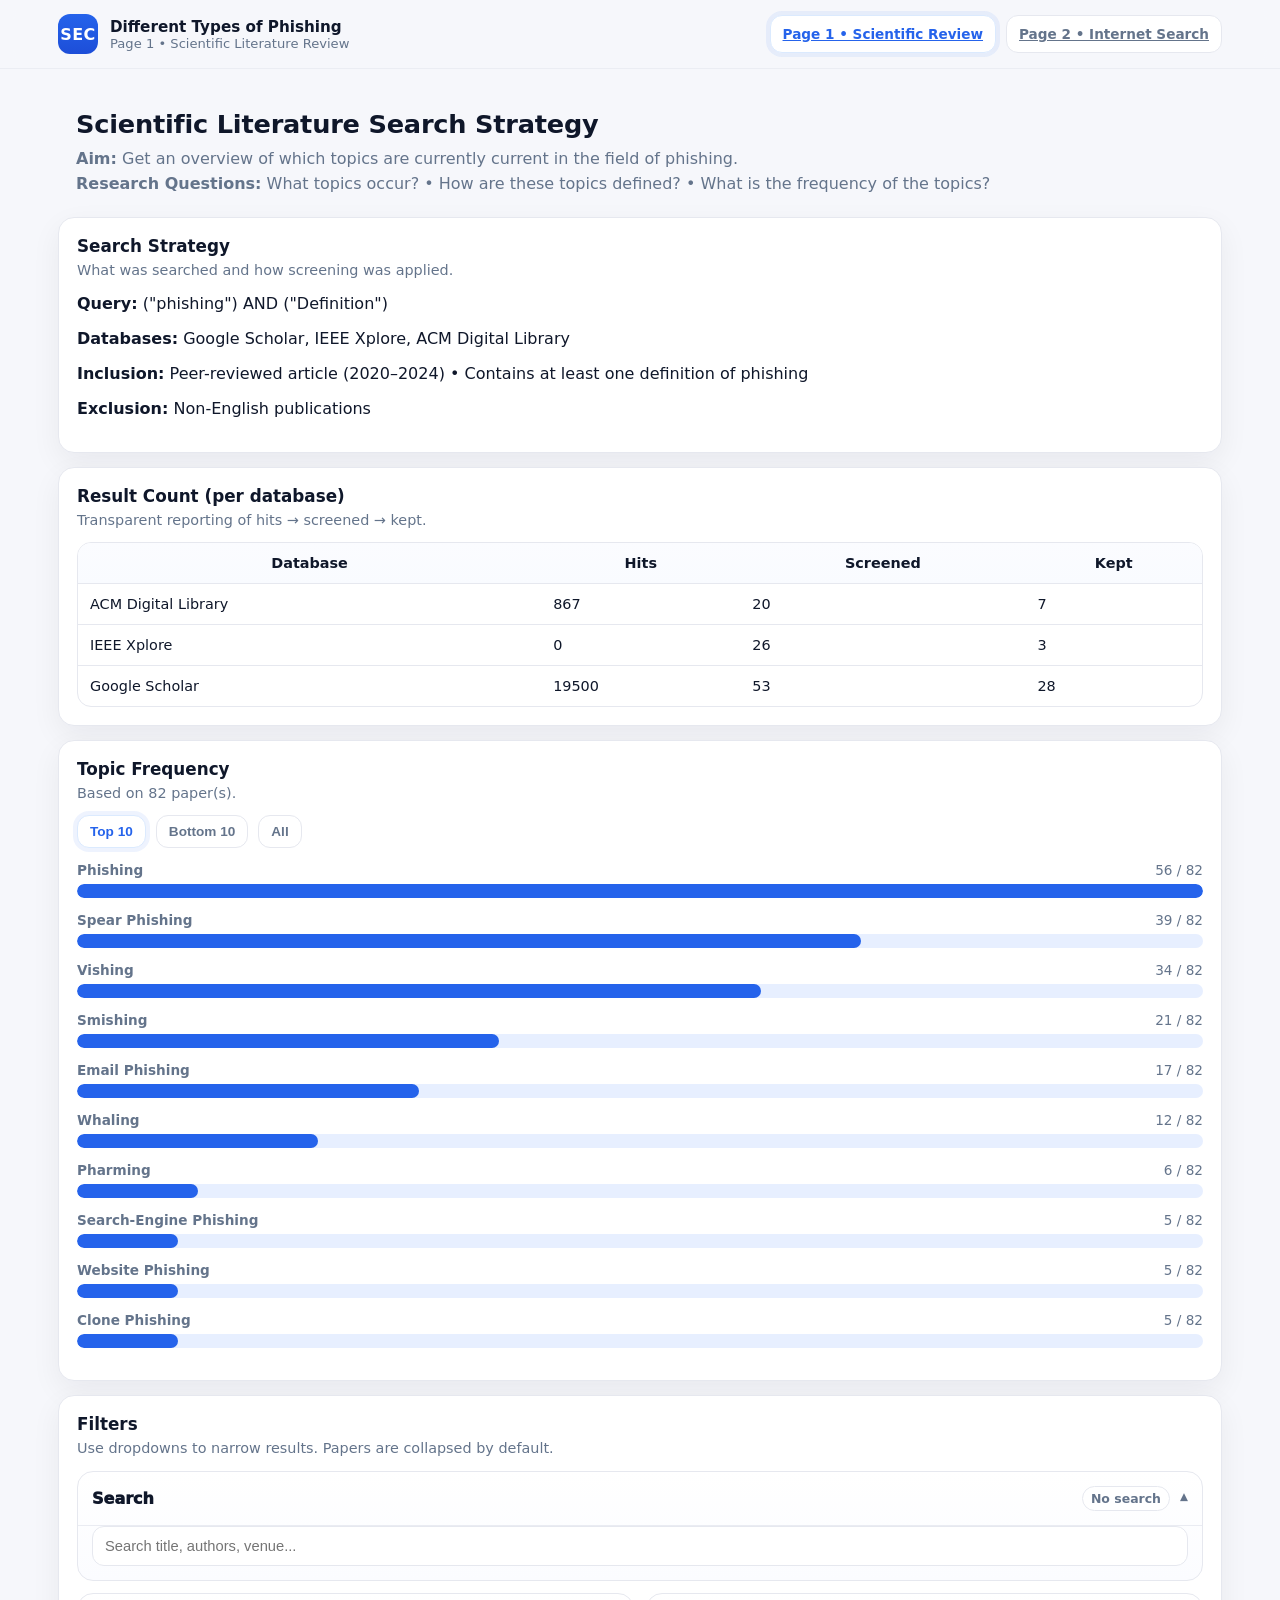
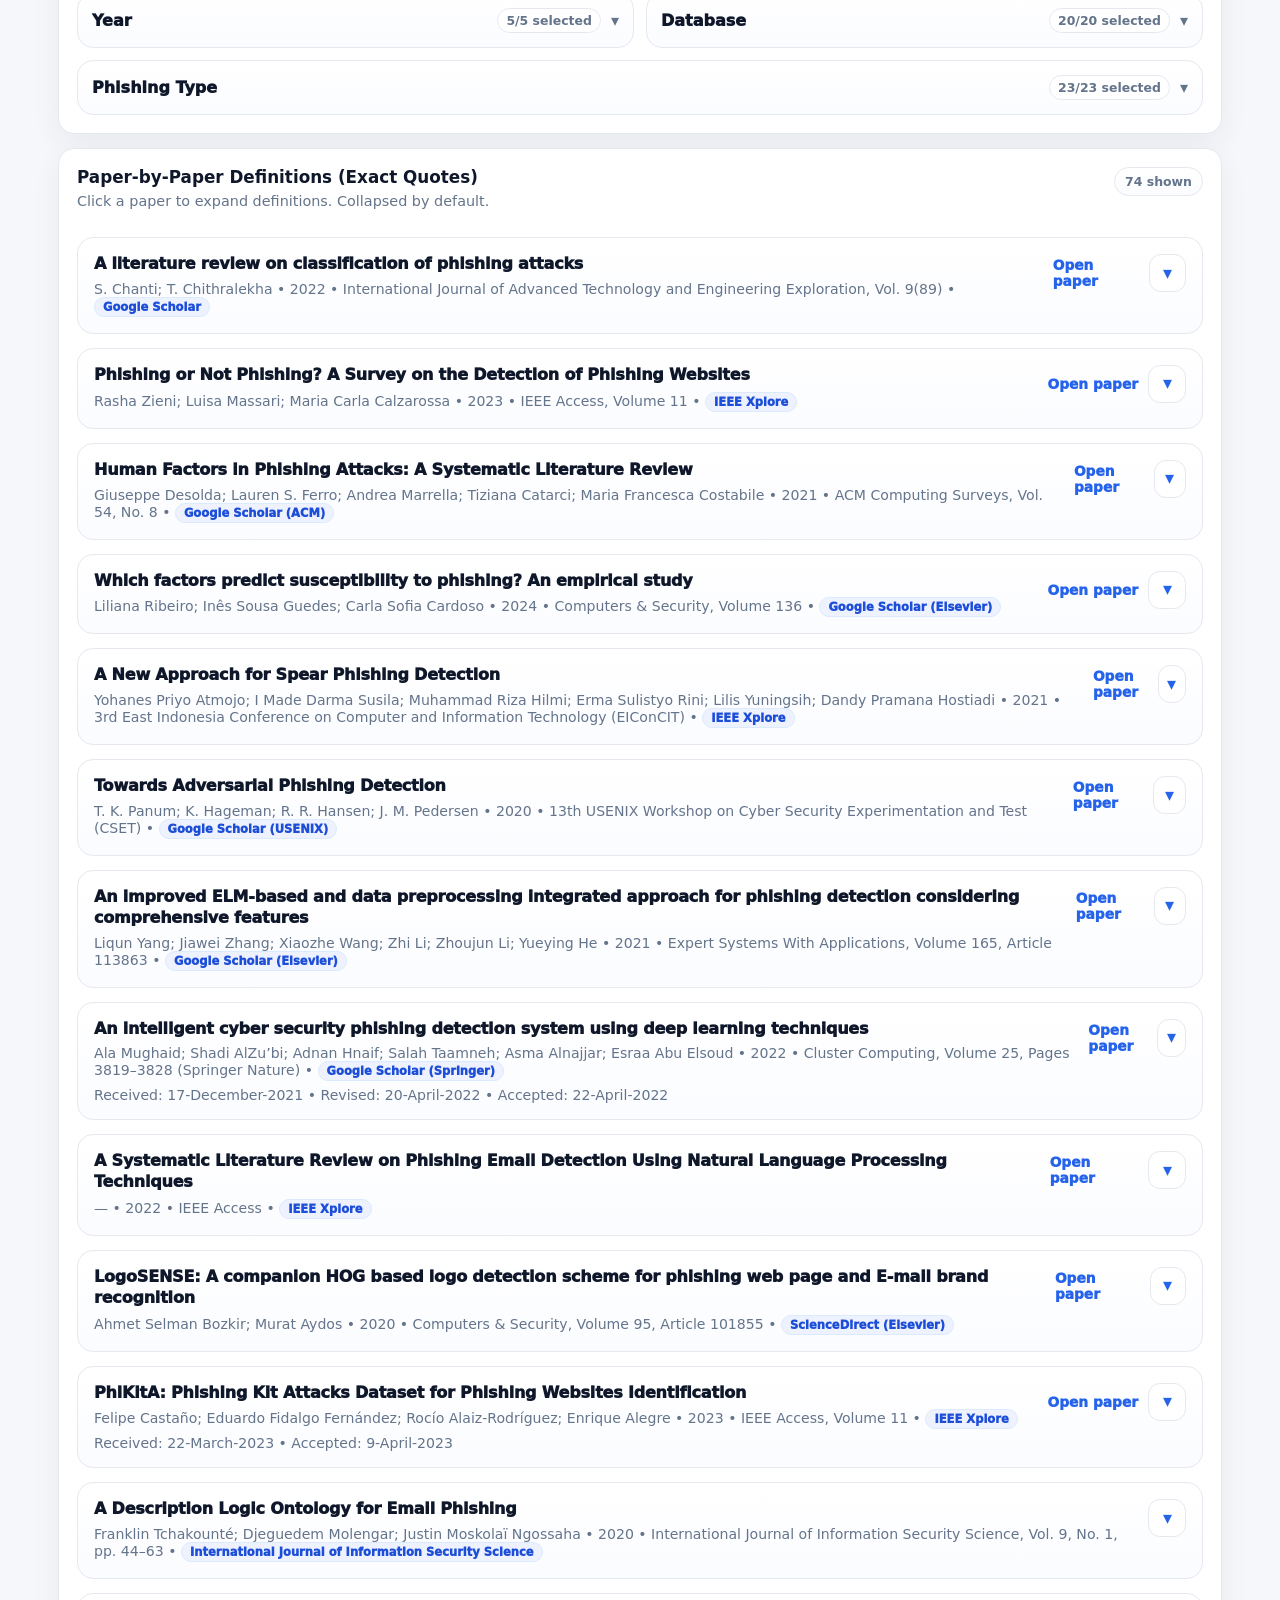
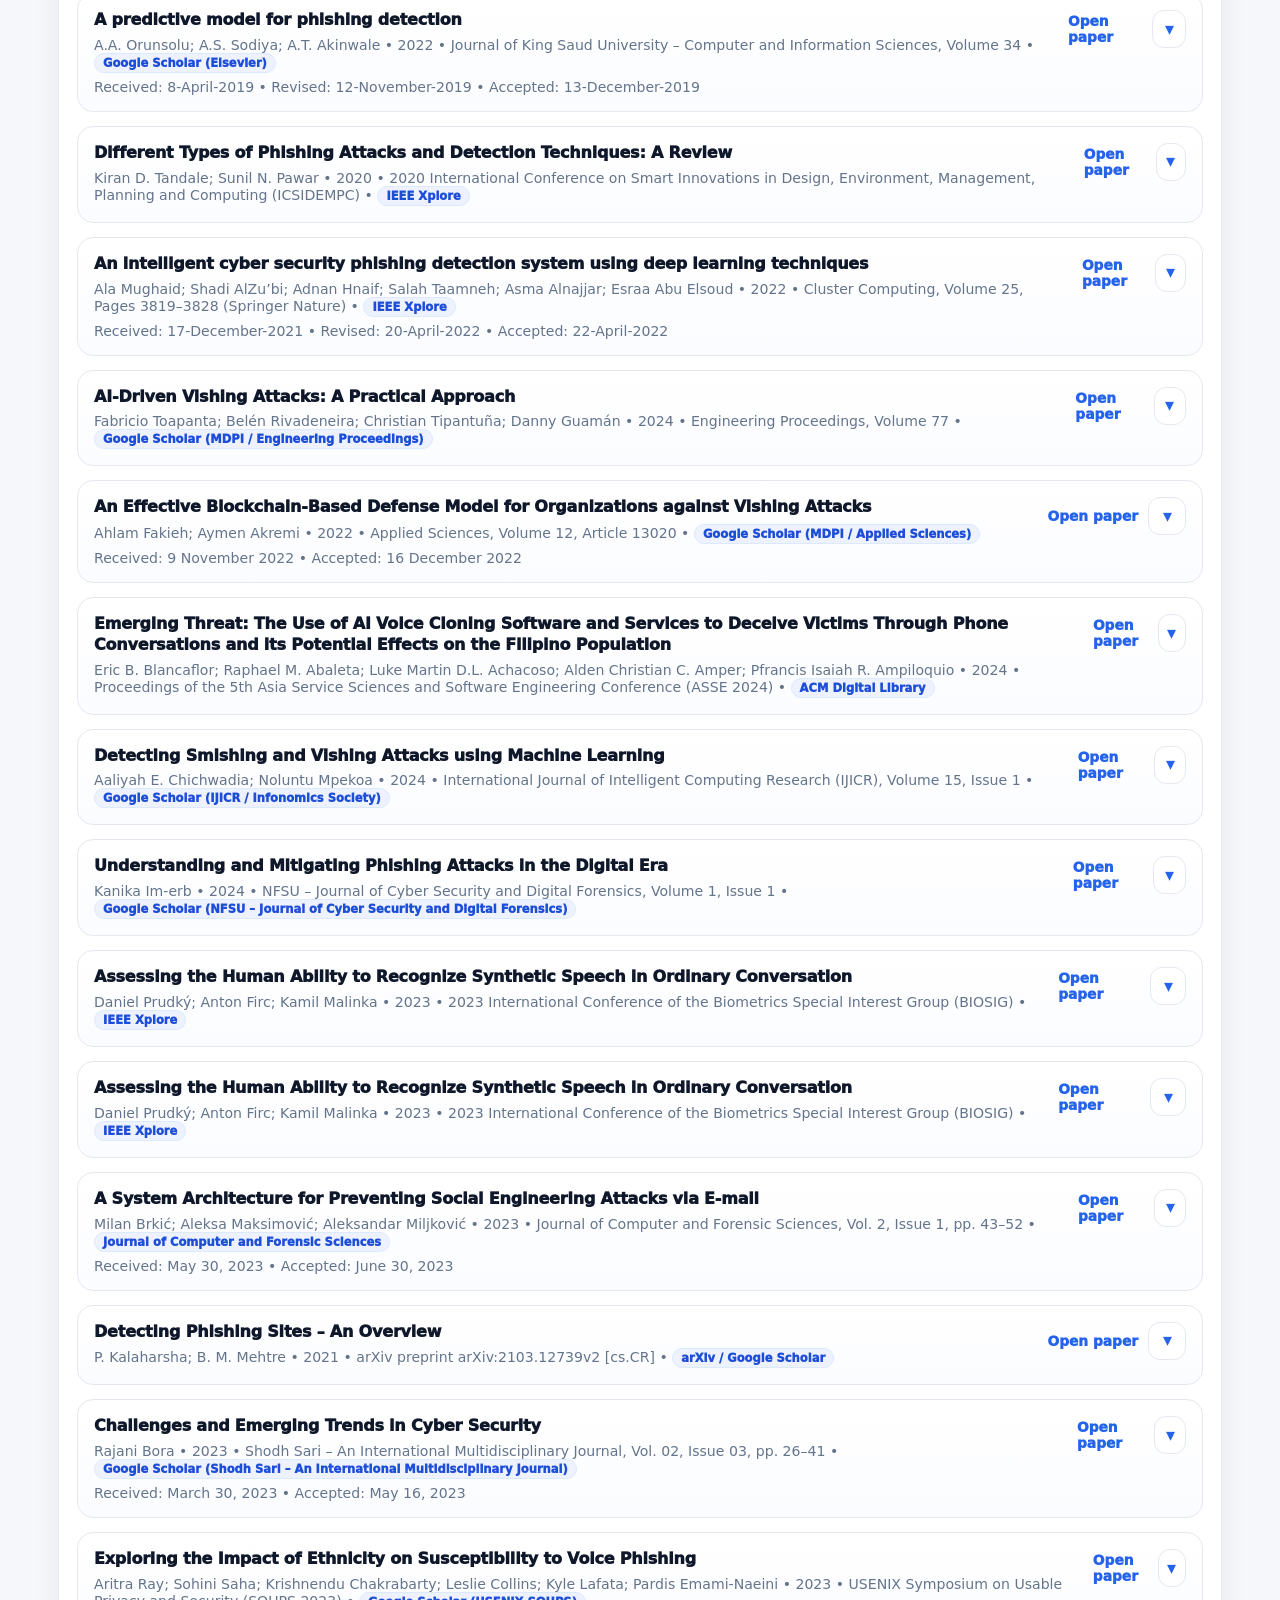
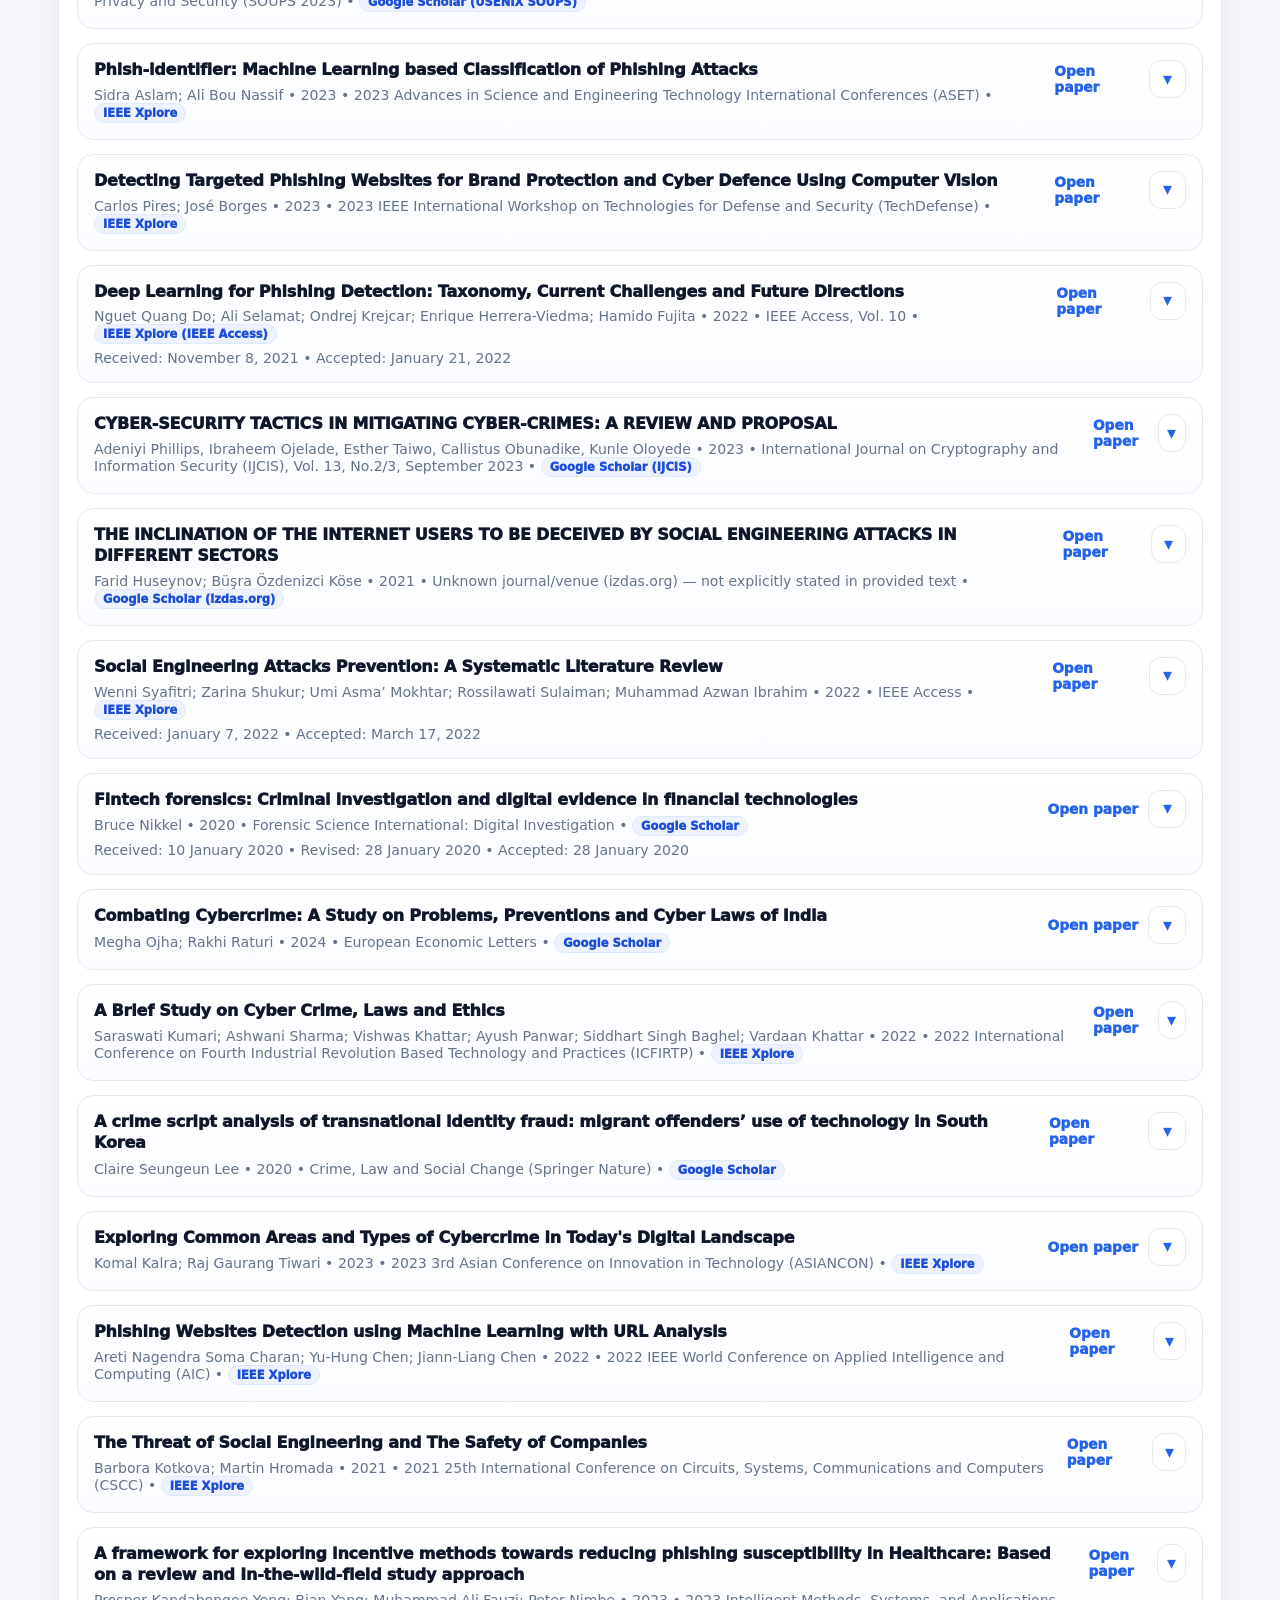
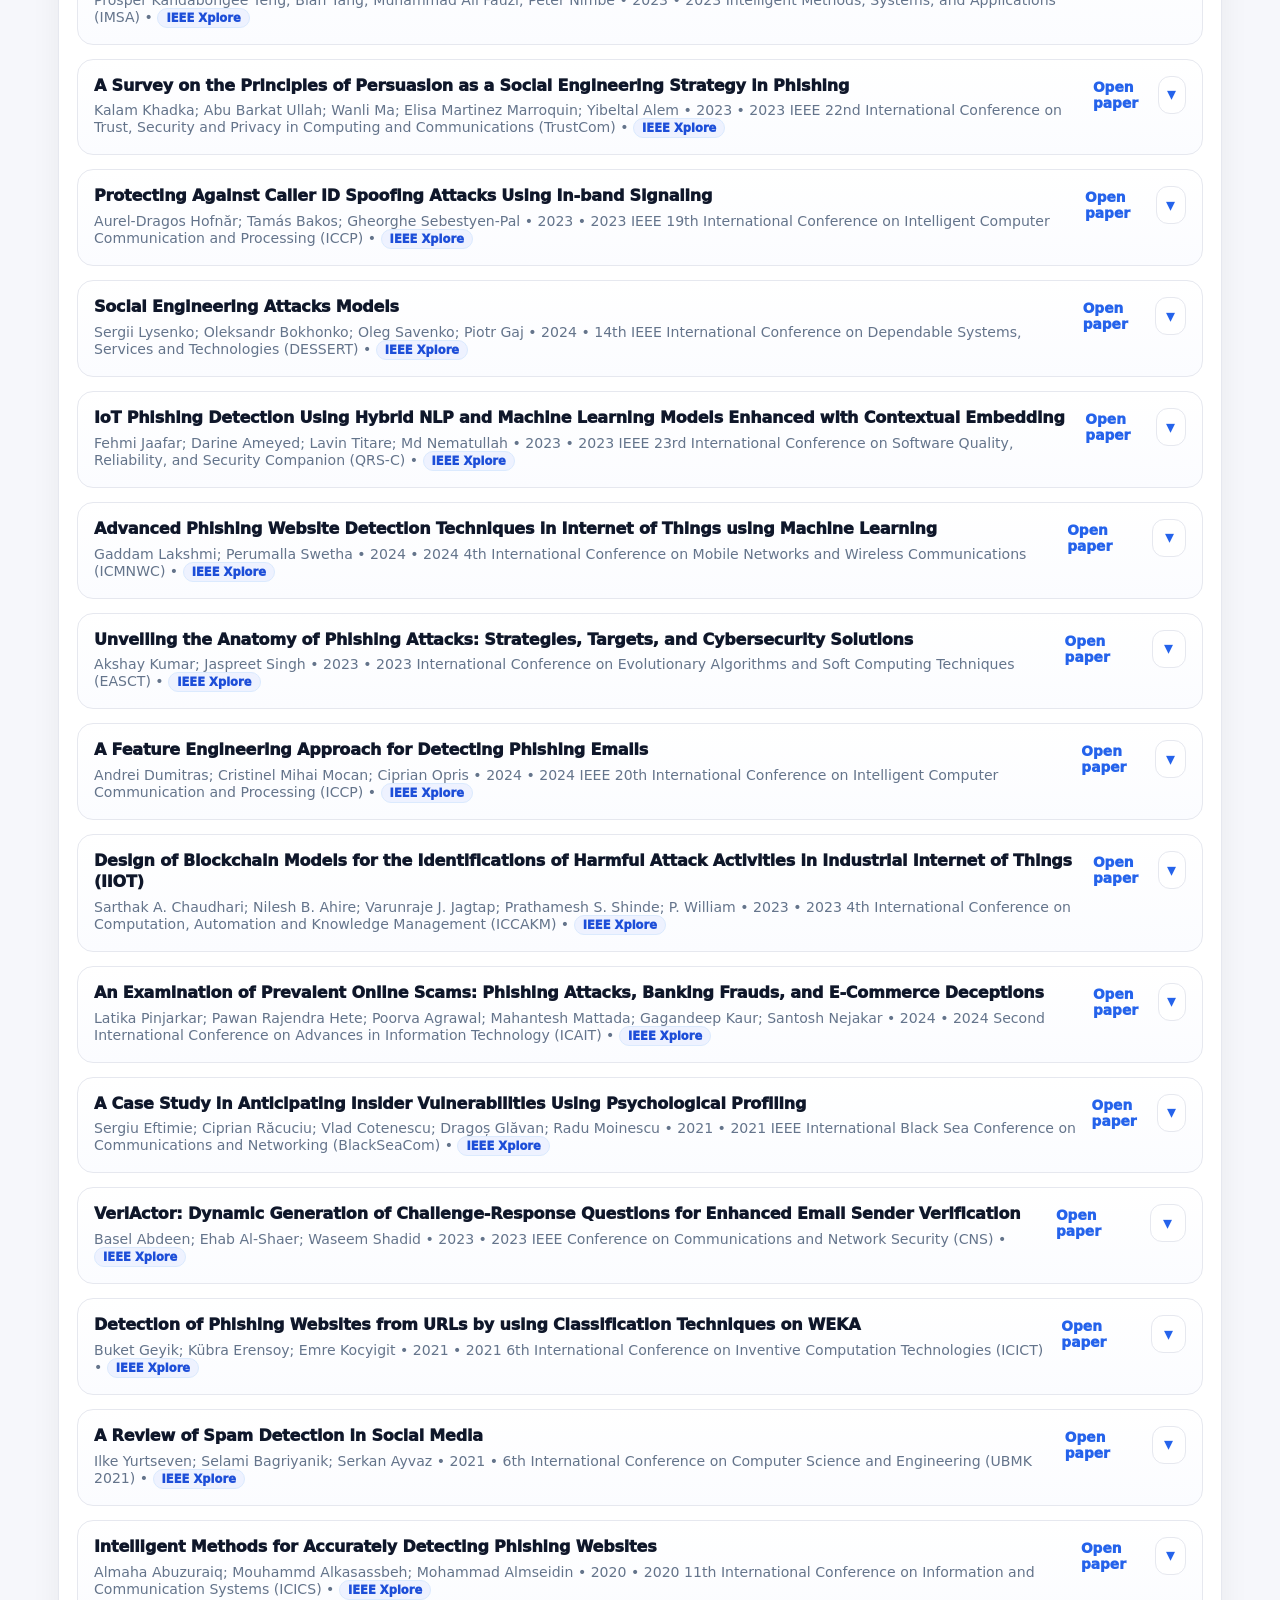
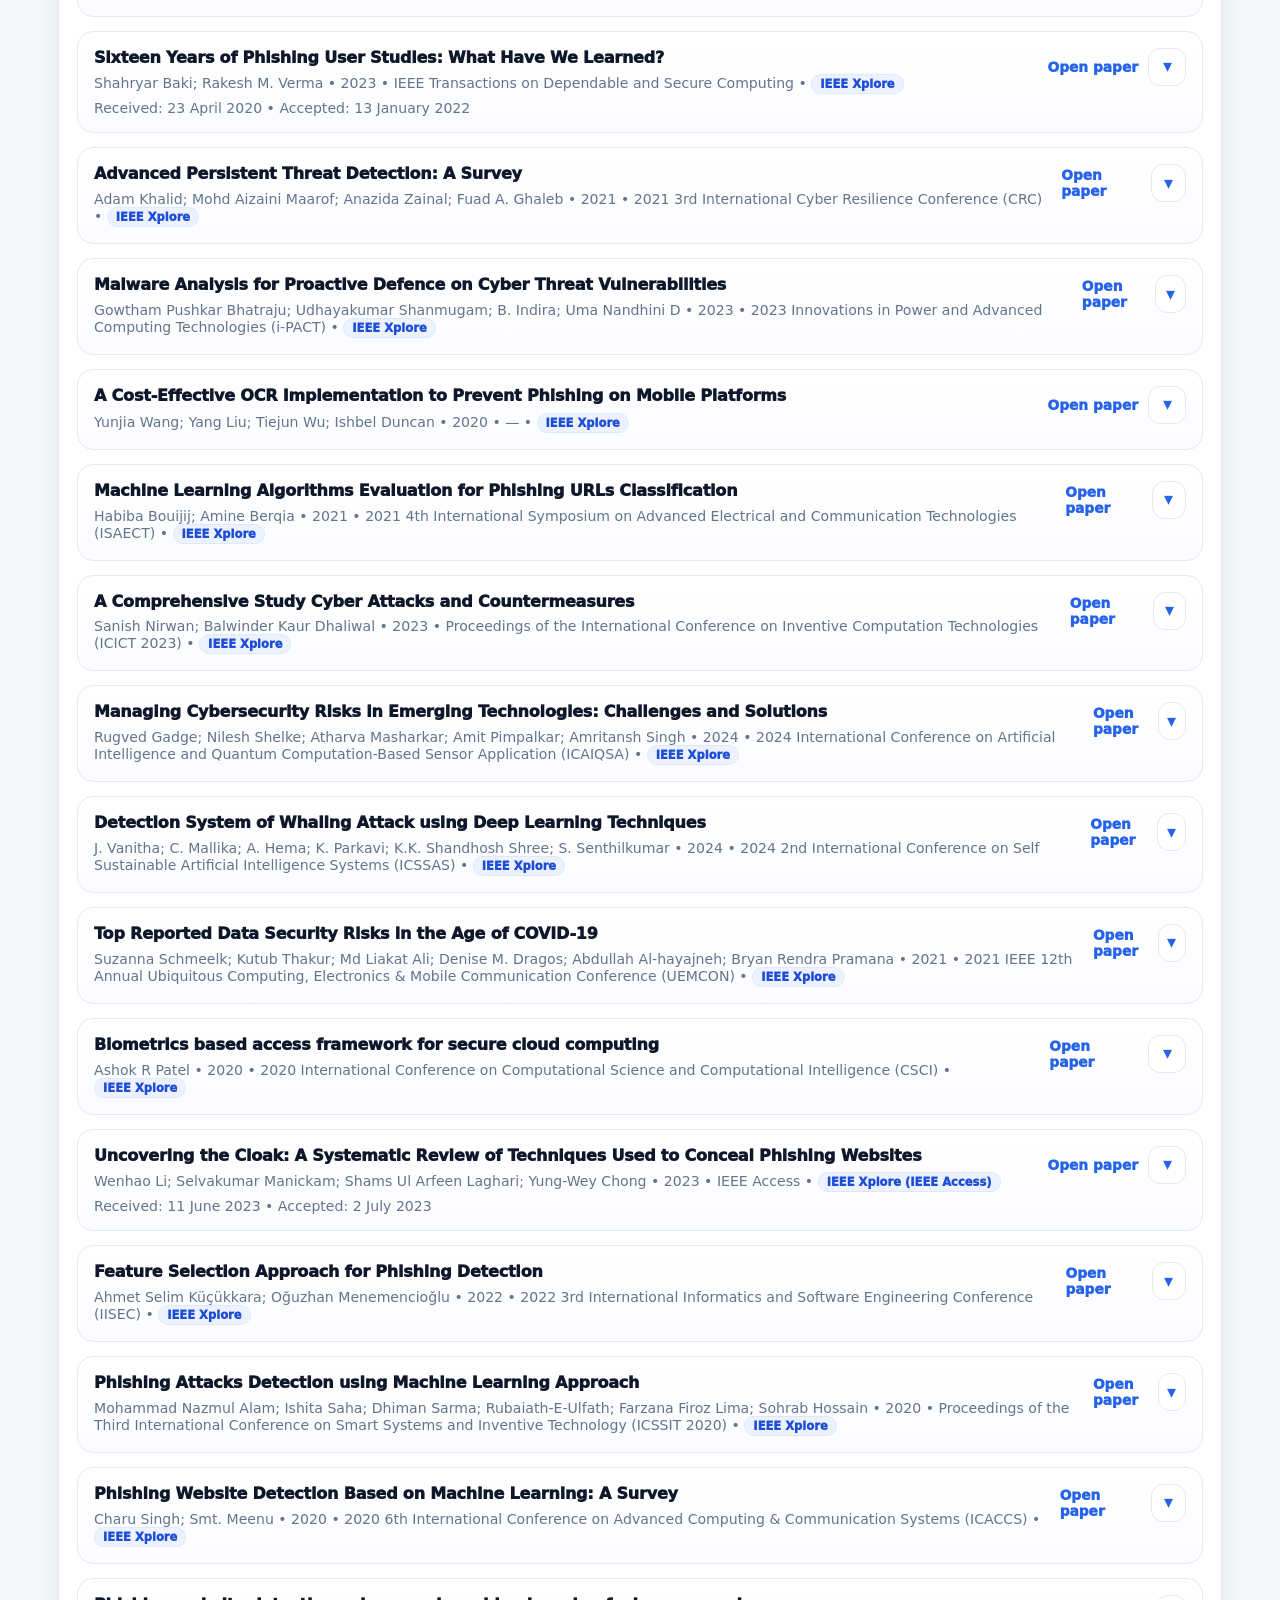
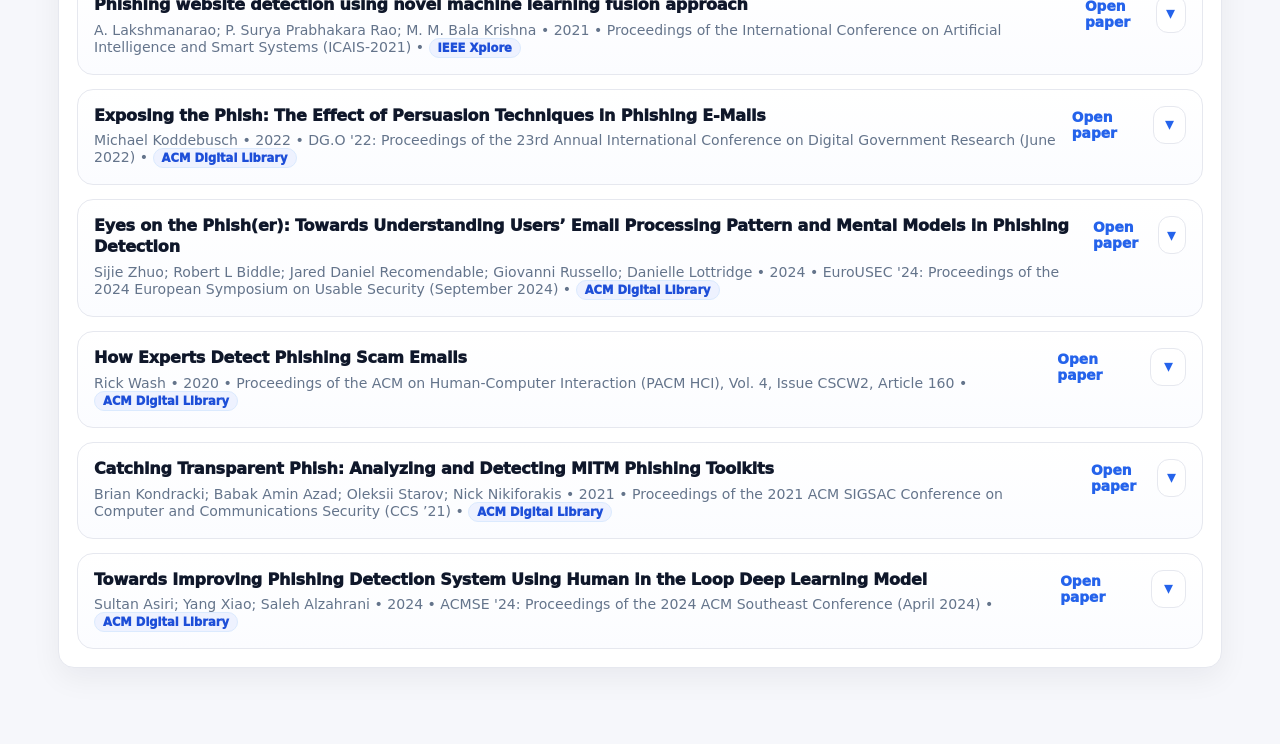
==== review.html @ ebcf5d10 "Initial commit – phishing research task" ====
<!DOCTYPE html>
<html lang="en">
<head>
  <meta charset="UTF-8" />
  <title>Different Types of Phishing – Scientific Literature Review</title>
  <meta name="viewport" content="width=device-width, initial-scale=1.0" />
  <link rel="stylesheet" href="styles.css" />
</head>

<body>
  <header class="topbar">
    <div class="topbar-inner">
      <div class="brand">
        <div class="brand-badge">SEC</div>
        <div class="brand-text">
          <div class="brand-title">Different Types of Phishing</div>
          <div class="brand-subtitle">Page 1 • Scientific Literature Review</div>
        </div>
      </div>

      <!-- ✅ Separate navigation (NO tabs) -->
      <nav class="tabs" role="navigation" aria-label="Pages">
        <a class="tab active" href="review.html" aria-current="page">Page 1 • Scientific Review</a>
        <a class="tab" href="internet.html">Page 2 • Internet Search</a>
      </nav>
    </div>
  </header>

  <main class="container">
    <section class="hero">
      <h1>Scientific Literature Search Strategy</h1>
      <p class="subtitle" id="taskSummary"></p>
    </section>

    <!-- LITERATURE ONLY -->
    <section class="panel">
      <div class="panel-head">
        <h2>Search Strategy</h2>
        <p class="muted">What was searched and how screening was applied.</p>
      </div>
      <div id="method"></div>
    </section>

    <section class="panel">
      <div class="panel-head">
        <h2>Result Count (per database)</h2>
        <p class="muted">Transparent reporting of hits → screened → kept.</p>
      </div>
      <div id="resultCounts"></div>
    </section>

    <section class="panel">
      <div class="panel-head">
        <h2>Topic Frequency</h2>
        <p class="muted" id="paperCount"></p>
      </div>

      <div class="freq-toolbar">
        <button class="seg active" id="freqTop10">Top 10</button>
        <button class="seg" id="freqBottom10">Bottom 10</button>
        <button class="seg" id="freqAll">All</button>
      </div>

      <div id="frequency"></div>
    </section>

    <!-- FILTERS -->
    <section class="panel">
      <div class="panel-head">
        <h2>Filters</h2>
        <p class="muted">Use dropdowns to narrow results. Papers are collapsed by default.</p>
      </div>

      <div class="filter-shell">
        <details class="filter-drop" open>
          <summary>
            <span>Search</span>
            <span class="summary-right">
              <span class="summary-meta" id="searchMeta">—</span>
              <span class="chev">▾</span>
            </span>
          </summary>
          <div class="drop-body">
            <input id="searchInput" class="input" type="search" placeholder="Search title, authors, venue..." />
          </div>
        </details>

        <div class="drop-grid">
          <details class="filter-drop">
            <summary>
              <span>Year</span>
              <span class="summary-right">
                <span class="summary-meta" id="yearMeta">—</span>
                <span class="chev">▾</span>
              </span>
            </summary>
            <div class="drop-body">
              <div id="yearFilters" class="chip-row"></div>
            </div>
          </details>

          <details class="filter-drop">
            <summary>
              <span>Database</span>
              <span class="summary-right">
                <span class="summary-meta" id="dbMeta">—</span>
                <span class="chev">▾</span>
              </span>
            </summary>
            <div class="drop-body">
              <div id="dbFilters" class="chip-row"></div>
            </div>
          </details>
        </div>

        <details class="filter-drop">
          <summary>
            <span>Phishing Type</span>
            <span class="summary-right">
              <span class="summary-meta" id="topicMeta">—</span>
              <span class="chev">▾</span>
            </span>
          </summary>

          <div class="drop-body">
            <div class="drop-actions">
              <button id="selectTop10" class="btn">Select Top 10</button>
              <button id="selectBottom10" class="btn btn-ghost">Select Bottom 10</button>
              <button id="selectAllTopics" class="btn btn-ghost">Select All</button>
              <button id="clearTopics" class="btn btn-ghost">Clear</button>
            </div>
            <div id="filters" class="chip-row"></div>
          </div>
        </details>
      </div>
    </section>

    <section class="panel">
      <div class="panel-head split">
        <div>
          <h2>Paper-by-Paper Definitions (Exact Quotes)</h2>
          <p class="muted">Click a paper to expand definitions. Collapsed by default.</p>
        </div>
        <div class="panel-tools">
          <span class="stat-pill" id="shownCount">0 shown</span>
        </div>
      </div>
      <div id="papers"></div>
    </section>
  </main>

  <button id="scrollFab" class="scroll-fab" aria-label="Scroll">
    <span id="scrollFabIcon">↓</span>
  </button>

  <!-- ✅ Literature scripts ONLY -->
  <script src="data.js"></script>
  <script src="app.js"></script>
</body>
</html>
---- styles.css ----
:root{
  --bg:#f6f7fb;
  --panel:#ffffff;
  --border:#e6e8ef;
  --text:#0f172a;
  --muted:#64748b;
  --accent:#2563eb;
  --chip:#eef2ff;
  --chipBorder:#dbeafe;
  --soft:#f8fafc;
  --track:#e7efff;
  --missing:#94a3b8;
  --shadow:0 10px 30px rgba(15,23,42,.06);
  --shadow2:0 18px 40px rgba(15,23,42,.10);
}

*{box-sizing:border-box;}
html{scroll-behavior:smooth;}

body{
  margin:0;
  font-family:system-ui,-apple-system,Segoe UI,Roboto,sans-serif;
  background:var(--bg);
  color:var(--text);
}

/* Topbar */
.topbar{
  position:sticky;
  top:0;
  z-index:10;
  background:rgba(246,247,251,.75);
  backdrop-filter: blur(10px);
  border-bottom:1px solid rgba(230,232,239,.7);
}
.topbar-inner{
  max-width:1200px;
  margin:0 auto;
  padding:14px 18px;
  display:flex;
  align-items:center;
  justify-content:space-between;
  gap:14px;
}
.brand{display:flex; align-items:center; gap:12px;}
.brand-badge{
  width:40px; height:40px; display:grid; place-items:center;
  border-radius:12px;
  background:linear-gradient(180deg,#2563eb,#1d4ed8);
  color:#fff; font-weight:900; letter-spacing:.5px;
}
.brand-title{font-weight:900; font-size:.95rem;}
.brand-subtitle{font-size:.82rem; color:var(--muted);}

/* Tabs */
.tabs{display:flex; gap:10px; align-items:center;}
.tab{
  border:1px solid var(--border);
  background:#fff;
  padding:10px 12px;
  border-radius:12px;
  cursor:pointer;
  font-weight:850;
  font-size:.85rem;
  color:var(--muted);
}
.tab.active{
  color:var(--accent);
  border-color:var(--chipBorder);
  box-shadow:0 0 0 4px rgba(37,99,235,.08);
}

/* Layout */
.container{max-width:1200px; margin:22px auto; padding:0 18px 40px;}
.hero{padding:18px 18px 6px;}
.hero.small{padding:10px 18px 0;}

h1{margin:0 0 8px; font-size:1.6rem; letter-spacing:-.2px;}
.subtitle{color:var(--muted); line-height:1.55; margin:0;}

.panel{
  background:var(--panel);
  border:1px solid var(--border);
  border-radius:16px;
  padding:18px;
  box-shadow:var(--shadow);
  margin:14px 0;
}
.panel-head h2{margin:0; font-size:1.05rem;}
.panel-head.split{
  display:flex;
  justify-content:space-between;
  align-items:flex-start;
  gap:12px;
}
.panel-tools{display:flex; gap:10px; align-items:center;}

.muted{color:var(--muted); font-size:.9rem; margin-top:6px;}

.stat-pill{
  display:inline-flex;
  align-items:center;
  gap:8px;
  padding:6px 10px;
  border-radius:999px;
  border:1px solid var(--border);
  background:linear-gradient(180deg,#fff,#fbfcff);
  font-weight:900;
  font-size:.78rem;
  color:var(--muted);
}

/* Tables */
.table{
  width:100%;
  border-collapse:separate;
  border-spacing:0;
  border:1px solid var(--border);
  border-radius:14px;
  overflow:hidden;
}
.table th, .table td{
  padding:12px 12px;
  border-bottom:1px solid var(--border);
  font-size:.9rem;
}
.table th{
  background:linear-gradient(180deg,#fbfcff,#f9fbff);
  color:#0f172a;
  font-weight:900;
}
.table tr:last-child td{border-bottom:none;}

/* Frequency */
.freq-toolbar{display:flex; gap:10px; margin:10px 0 6px;}
.seg{
  border:1px solid var(--border);
  background:#fff;
  padding:8px 12px;
  border-radius:12px;
  cursor:pointer;
  font-weight:900;
  font-size:.85rem;
  color:var(--muted);
}
.seg.active{
  color:var(--accent);
  border-color:var(--chipBorder);
  box-shadow:0 0 0 4px rgba(37,99,235,.08);
}
.bar-row{margin:14px 0;}
.bar-label{
  display:flex;
  justify-content:space-between;
  font-size:.85rem;
  color:var(--muted);
  margin-bottom:6px;
}
.bar-track{
  height:14px;
  background:var(--track);
  border-radius:999px;
  overflow:hidden;
}
.bar-fill{height:14px; background:var(--accent); border-radius:999px;}

/* Inputs */
.input{
  width:100%;
  padding:11px 12px;
  border:1px solid var(--border);
  border-radius:12px;
  background:#fff;
  outline:none;
  font-size:.92rem;
}
.input:focus{
  border-color:#c7d2fe;
  box-shadow:0 0 0 4px rgba(37,99,235,.08);
}

/* Chips */
.chip-row{display:flex; flex-wrap:wrap; gap:10px;}
.chip{
  display:inline-flex;
  align-items:center;
  gap:8px;
  background:var(--chip);
  border:1px solid var(--chipBorder);
  padding:8px 12px;
  border-radius:999px;
  font-size:.82rem;
  cursor:pointer;
  user-select:none;
}
.chip input{width:16px; height:16px; margin:0;}
.chip .count{color:var(--muted); font-size:.78rem;}

/* Dropdown filter shell */
.filter-shell{display:flex; flex-direction:column; gap:12px;}
.drop-grid{
  display:grid;
  grid-template-columns:repeat(2,minmax(0,1fr));
  gap:12px;
}

.filter-drop{
  border:1px solid var(--border);
  background:linear-gradient(180deg,#fff,#fbfcff);
  border-radius:16px;
  overflow:hidden;
}
.filter-drop summary{
  list-style:none;
  cursor:pointer;
  display:flex;
  align-items:center;
  justify-content:space-between;
  gap:10px;
  padding:14px 14px;
  font-weight:950;
  color:var(--text);
}
.filter-drop summary::-webkit-details-marker{display:none;}

.summary-right{
  display:inline-flex;
  align-items:center;
  gap:10px;
}
.summary-meta{
  color:var(--muted);
  font-weight:900;
  font-size:.78rem;
  border:1px solid var(--border);
  padding:4px 8px;
  border-radius:999px;
  background:#fff;
}
.chev{
  color:var(--muted);
  font-weight:900;
  transition: transform .15s ease;
}

.filter-drop[open] .chev{transform:rotate(180deg);}

.drop-body{
  padding:0 14px 14px;
  border-top:1px solid rgba(230,232,239,.8);
}

.drop-actions{
  display:flex;
  flex-wrap:wrap;
  gap:10px;
  margin:14px 0 10px;
}

/* Buttons */
.btn{
  border:1px solid var(--chipBorder);
  background:#fff;
  padding:9px 12px;
  border-radius:12px;
  cursor:pointer;
  font-weight:950;
  font-size:.84rem;
  color:var(--accent);
}
.btn:hover{background:#f5f8ff;}
.btn-ghost{color:var(--muted); border-color:var(--border);}

/* Paper cards (collapsed by default) */
.paper{
  border:1px solid var(--border);
  border-radius:16px;
  padding:16px;
  margin-top:14px;
  background:linear-gradient(180deg,#fff,#fbfcff);
}
.paper-head{
  display:flex;
  justify-content:space-between;
  gap:14px;
  align-items:flex-start;
}
.paper-title{font-weight:950; line-height:1.3; letter-spacing:-.2px;}
.paper-meta{font-size:.88rem; color:var(--muted); margin-top:6px;}
.paper-actions{display:flex; gap:10px; align-items:center;}
.paper-link{
  color:var(--accent);
  text-decoration:none;
  font-size:.86rem;
  font-weight:950;
}
.paper-link:hover{text-decoration:underline;}

.toggle{
  background:#fff;
  border:1px solid var(--border);
  border-radius:12px;
  width:38px;
  height:38px;
  display:grid;
  place-items:center;
  cursor:pointer;
  color:var(--accent);
  font-size:1.1rem;
}

.paper.collapsed .paper-body{display:none;}

.db-pill{
  display:inline-block;
  padding:2px 8px;
  border-radius:999px;
  border:1px solid var(--chipBorder);
  background:var(--chip);
  color:#1d4ed8;
  font-weight:950;
  font-size:.72rem;
}

.topics{
  display:grid;
  grid-template-columns:repeat(auto-fit, minmax(260px, 1fr));
  gap:12px;
  margin-top:14px;
}
.topic{
  background:var(--soft);
  border:1px solid var(--border);
  border-radius:14px;
  padding:12px;
}
.topic-name{font-weight:950; color:var(--accent); margin-bottom:6px;}
.topic-count{font-size:.75rem; color:var(--muted); margin-bottom:6px;}
.topic-quote{font-size:.88rem; line-height:1.55;}
.topic-quote.missing{color:var(--missing); font-style:italic;}
.topic-quote.mentioned{color:#0f172a; opacity:.7; font-style:italic;}
.topic-src{font-size:.78rem; color:var(--muted); margin-top:6px;}

/* Pages */
.page{display:none;}
.page.active{display:block;}

/* Scroll FAB */
.scroll-fab{
  position:fixed;
  right:18px;
  bottom:18px;
  width:46px;
  height:46px;
  border-radius:16px;
  border:1px solid var(--border);
  background:#fff;
  box-shadow:var(--shadow2);
  cursor:pointer;
  display:grid;
  place-items:center;
  font-size:1.2rem;
  color:var(--accent);
  opacity:0;
  transform:translateY(10px);
  transition: all .18s ease;
}
.scroll-fab.show{opacity:1; transform:translateY(0);}

@media (max-width: 980px){
  .topbar-inner{flex-direction:column; align-items:flex-start;}
  .tabs{width:100%;}
  .tab{flex:1;}
  .drop-grid{grid-template-columns:1fr;}
}
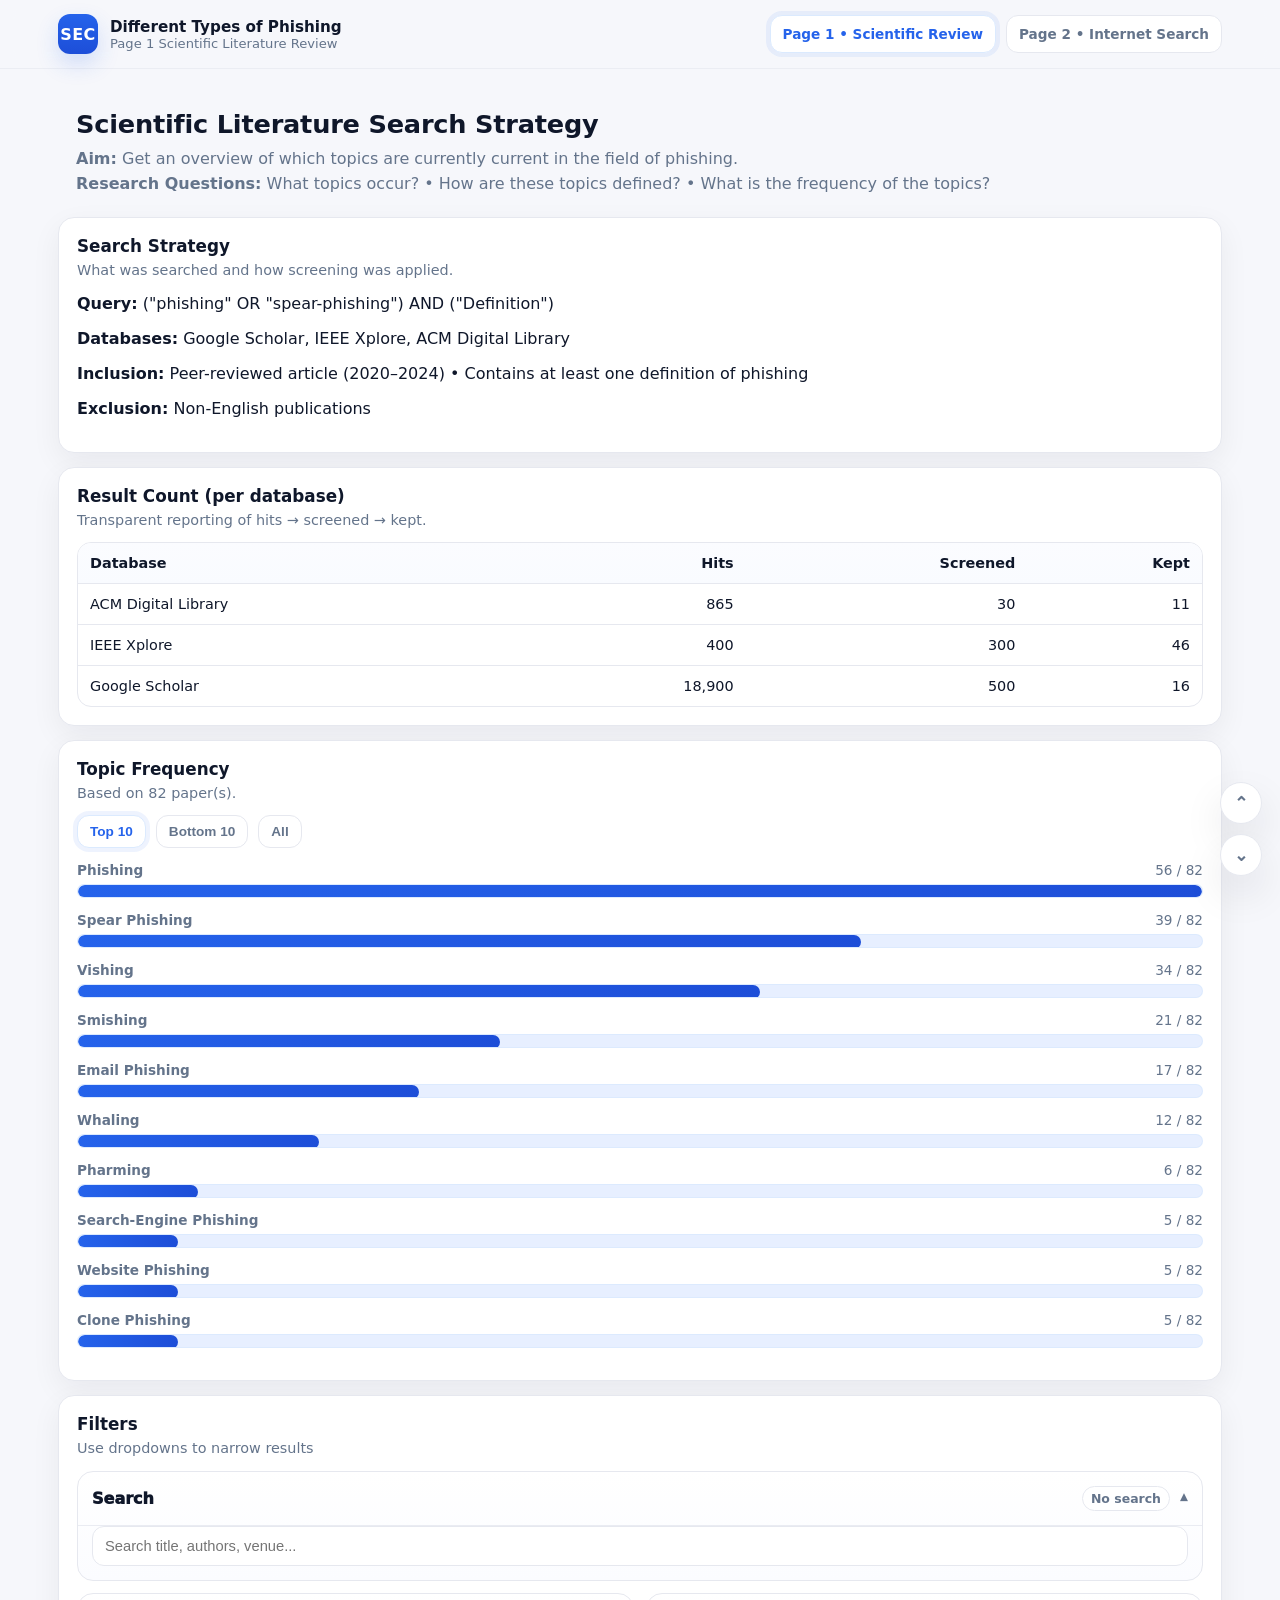
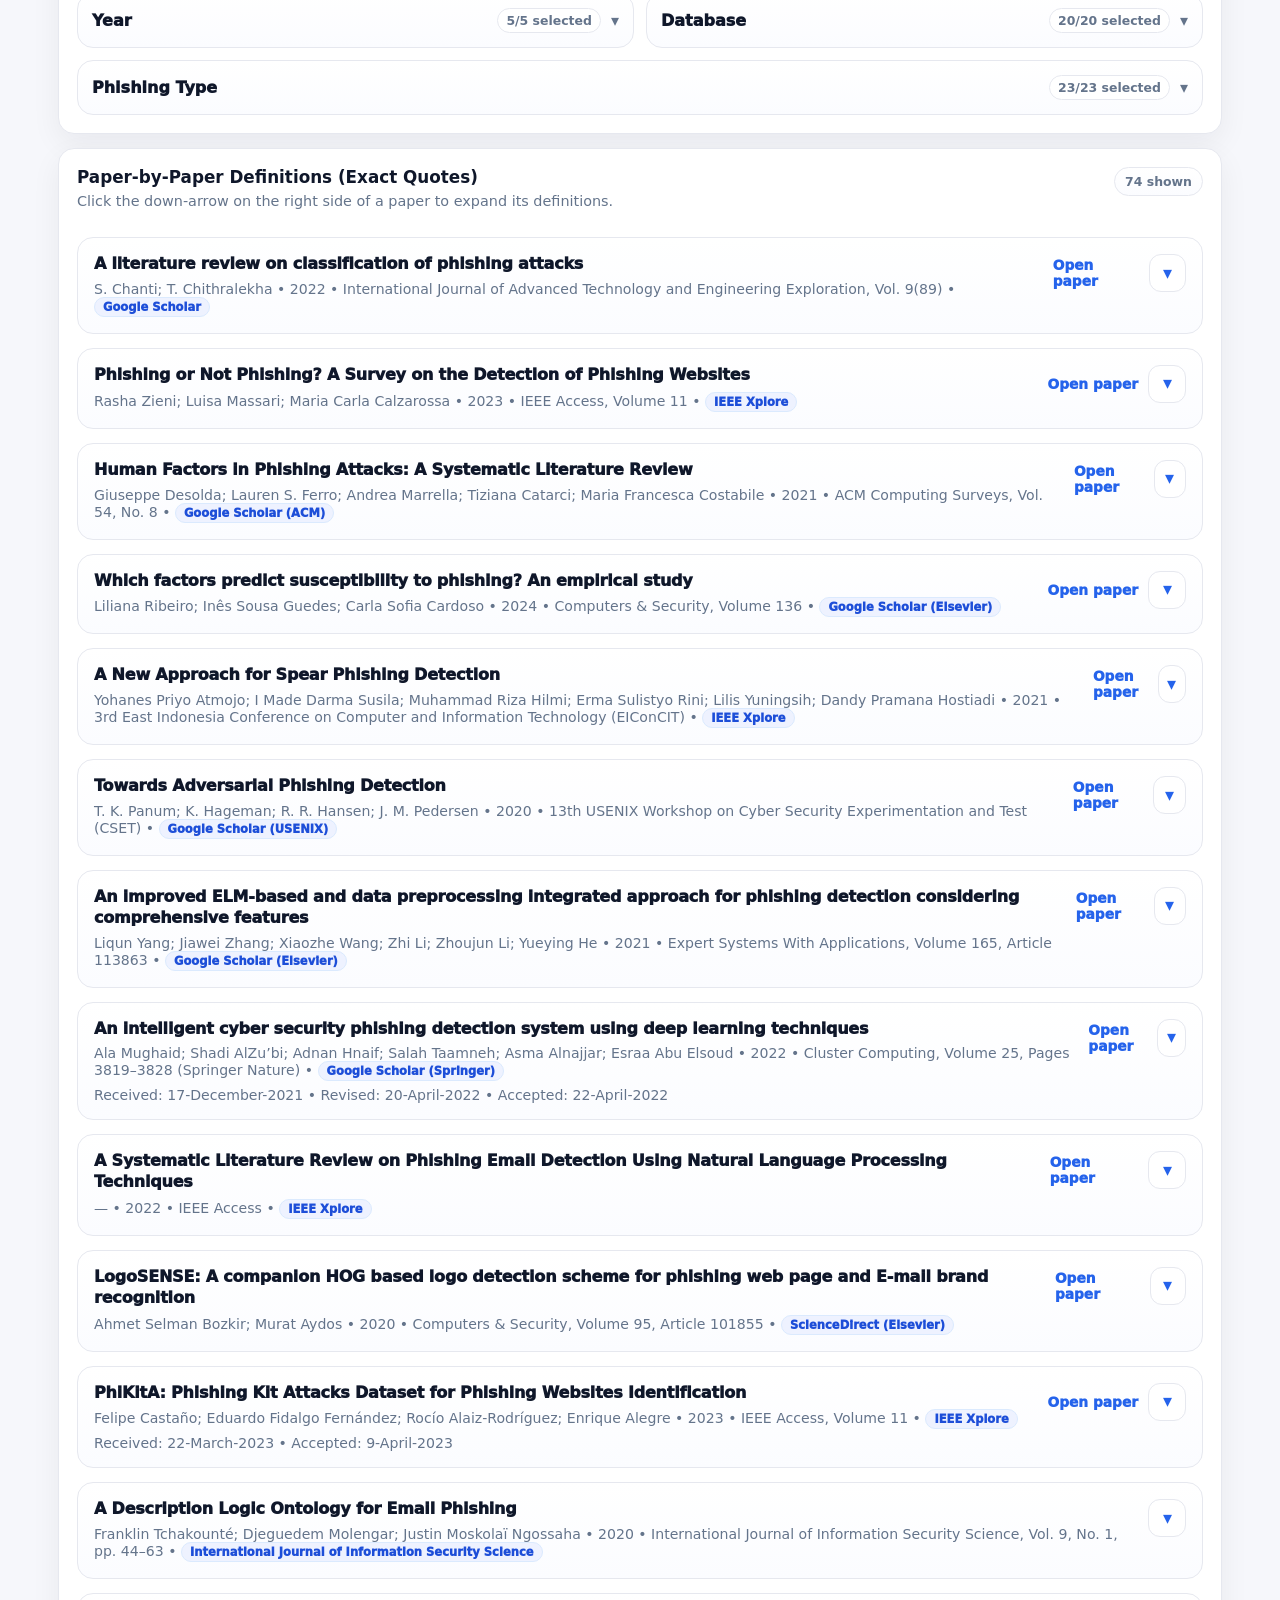
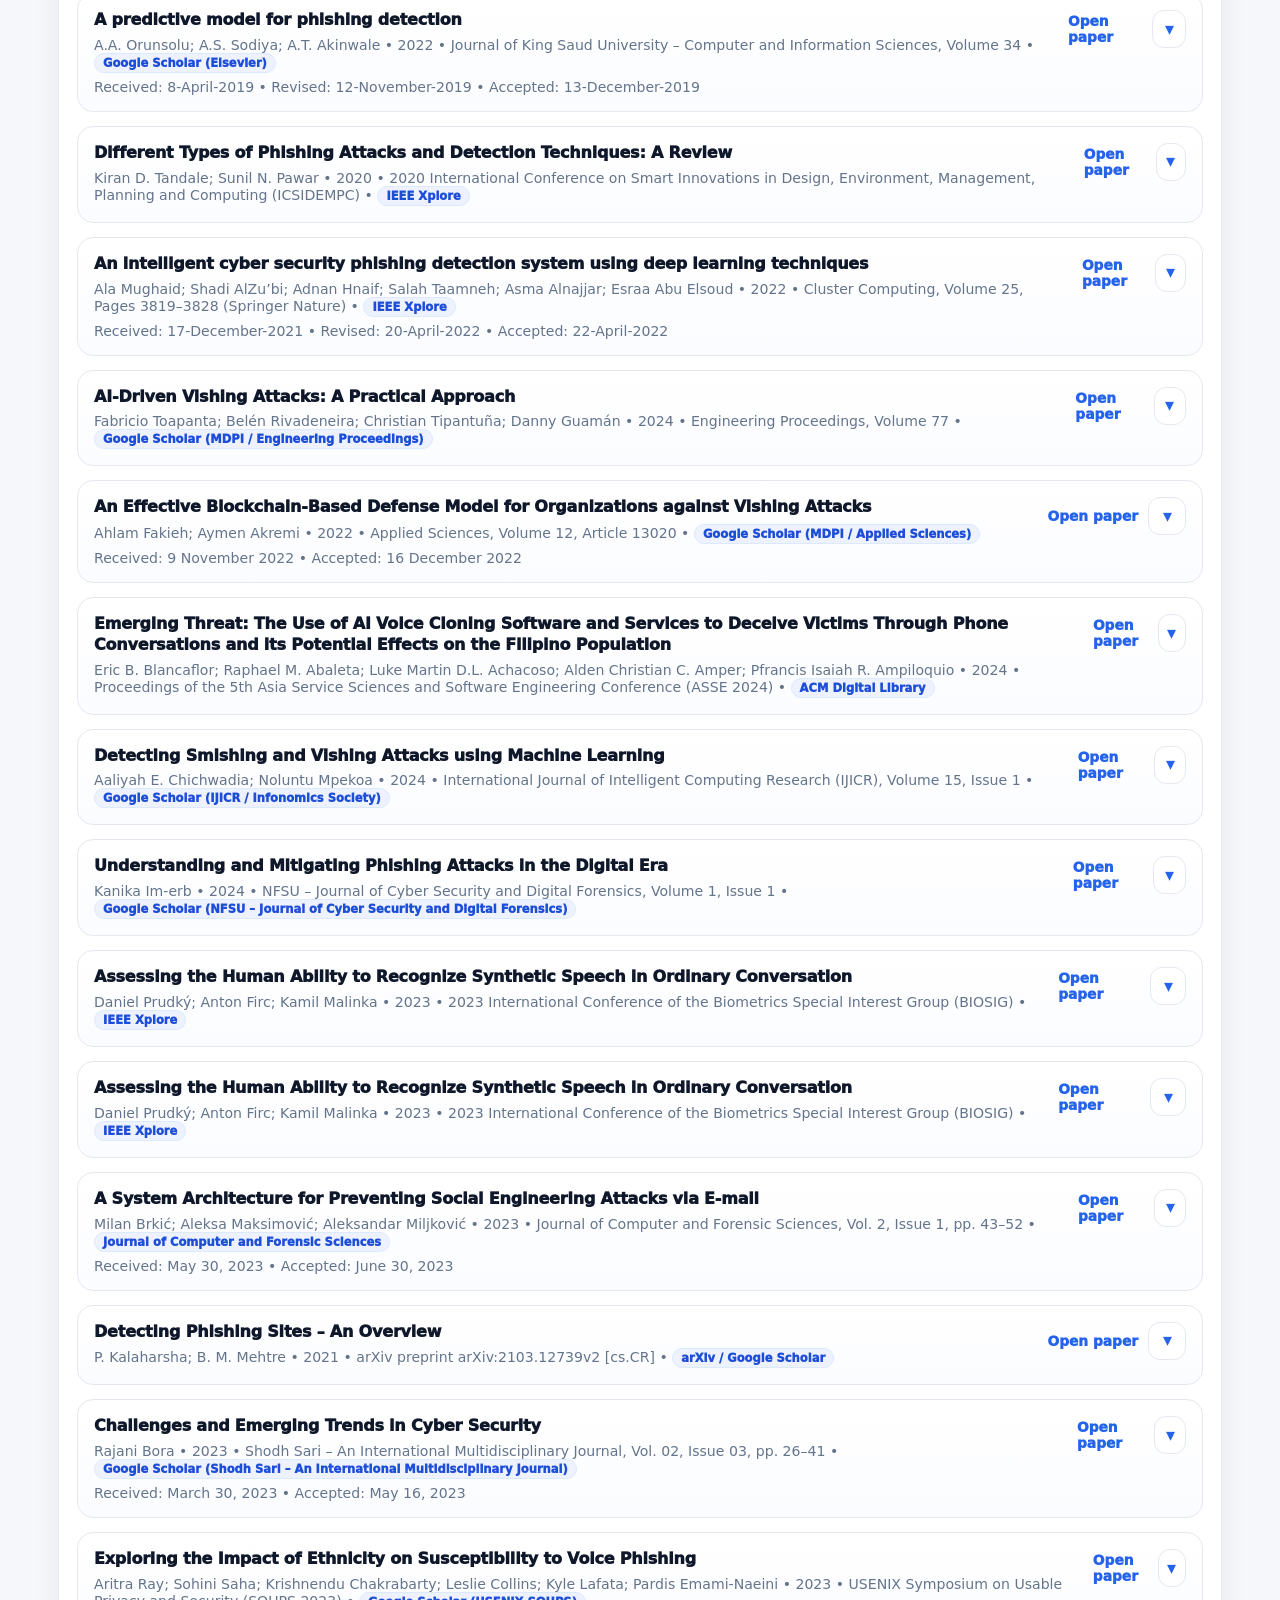
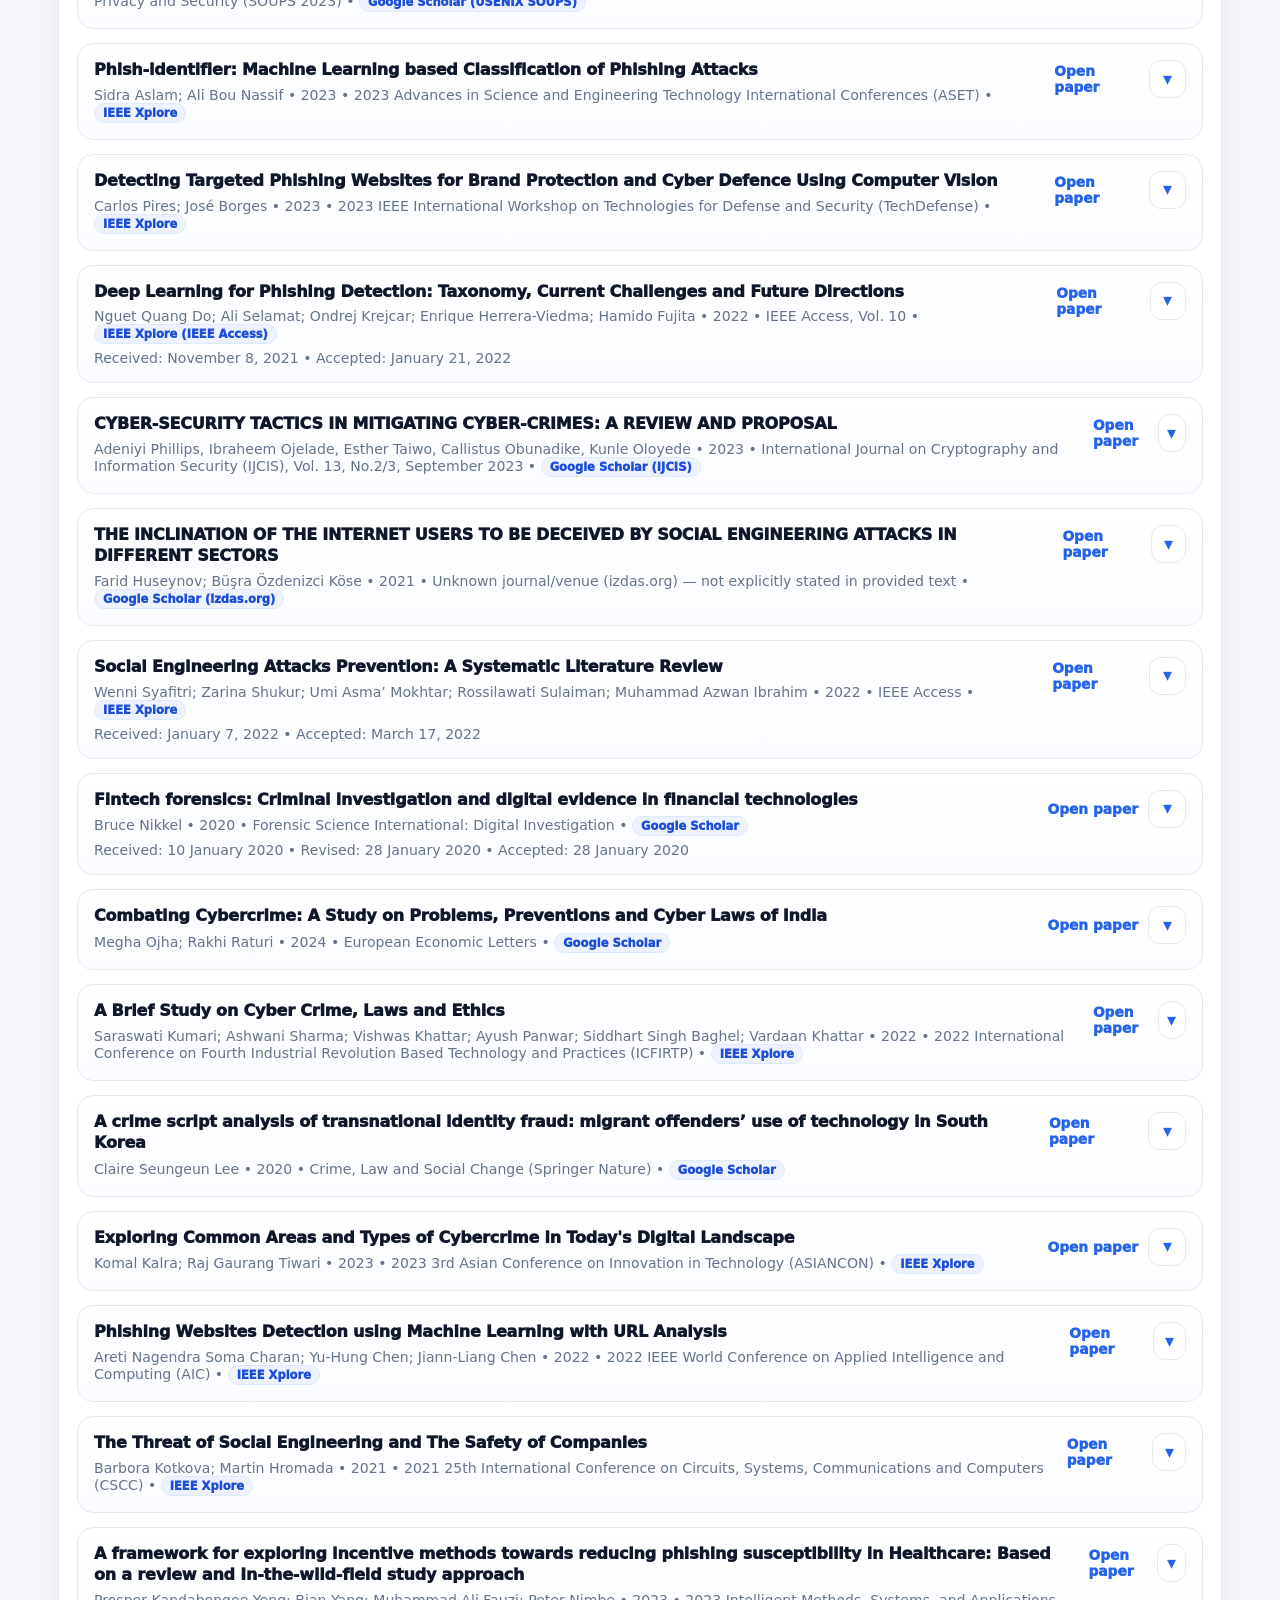
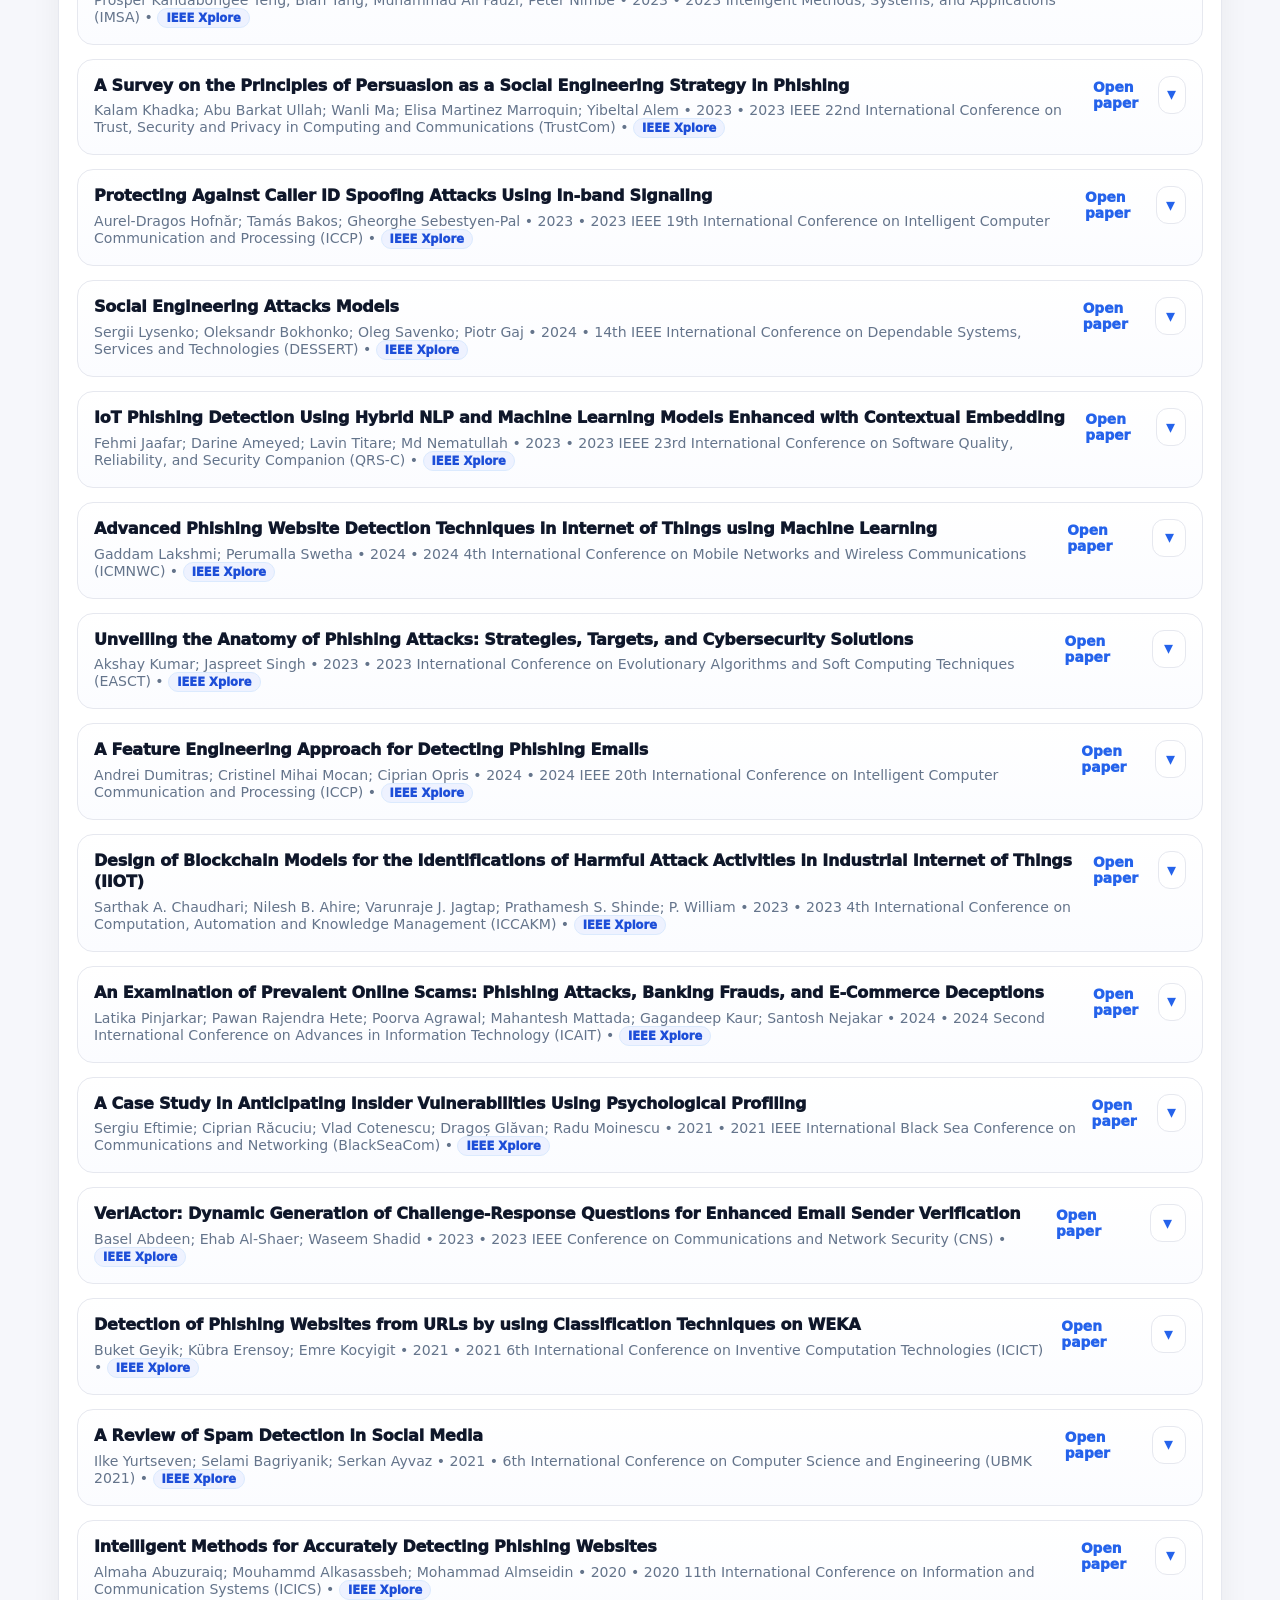
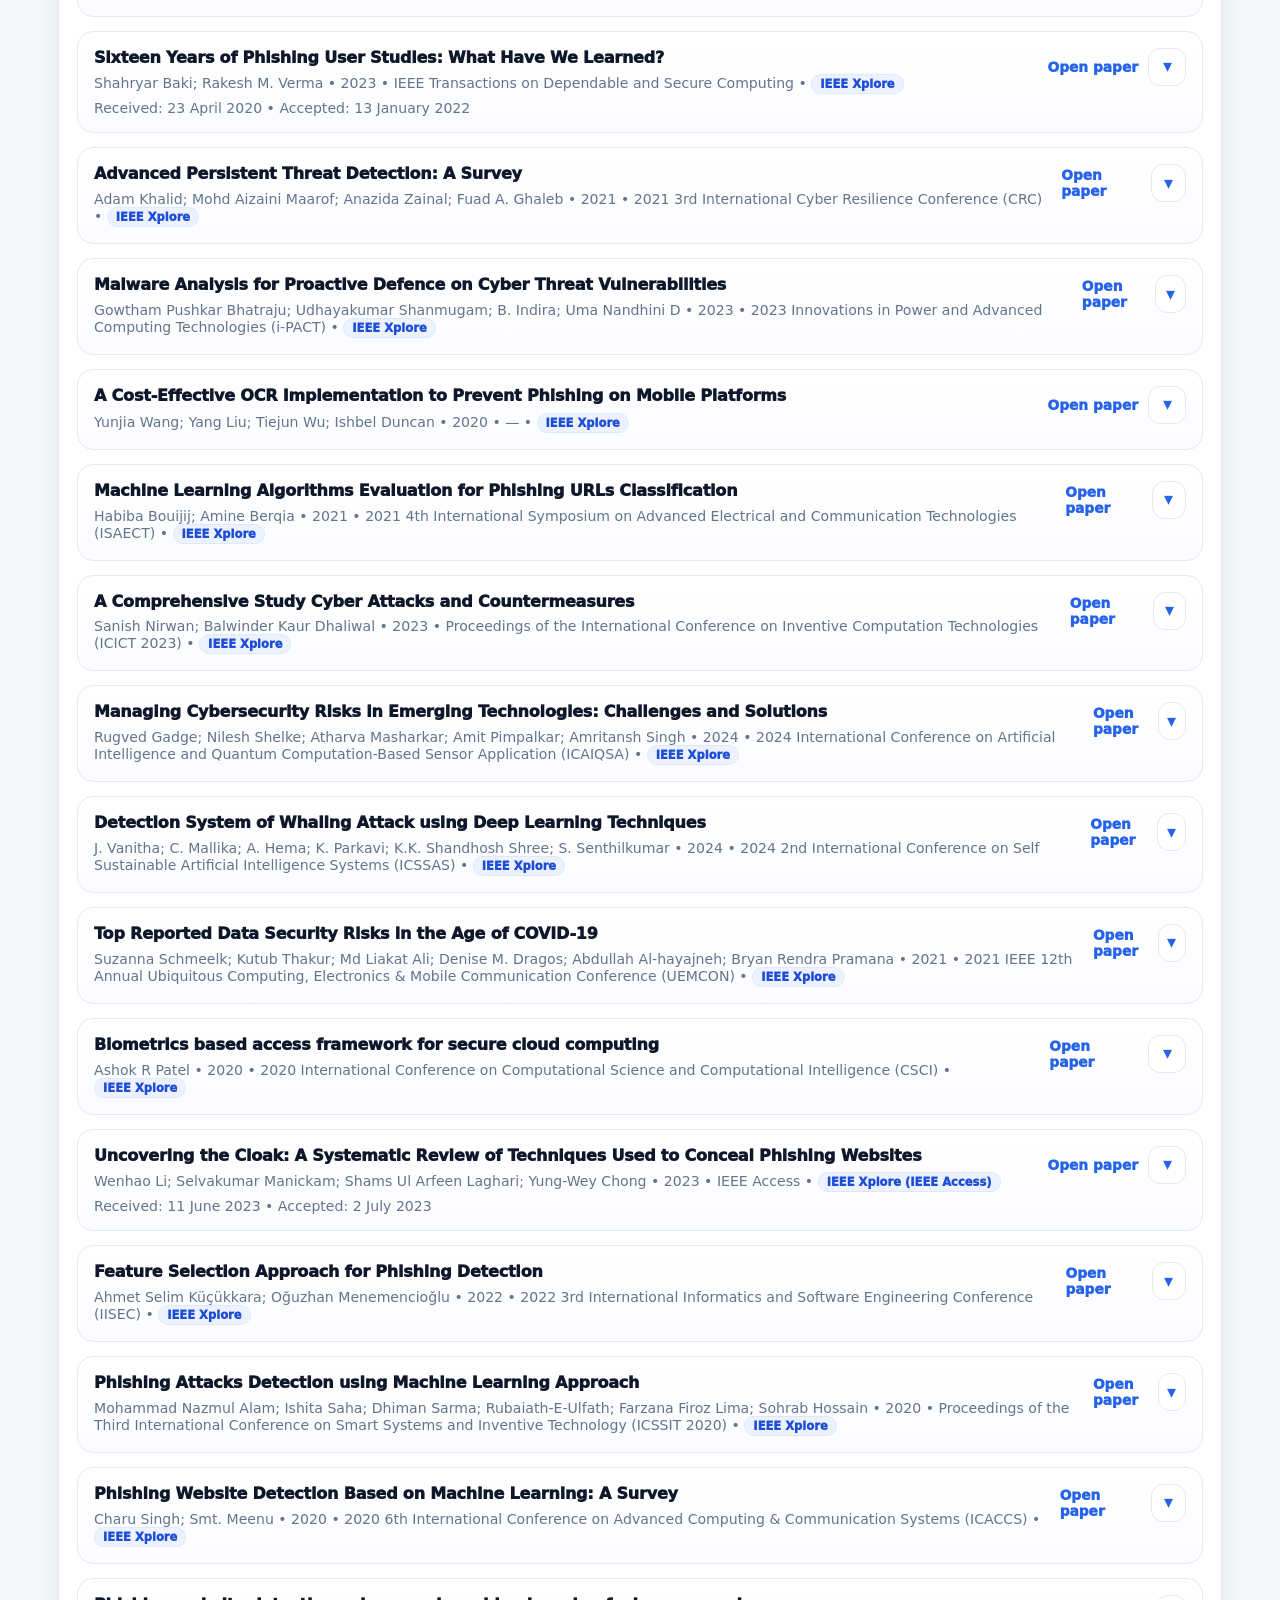
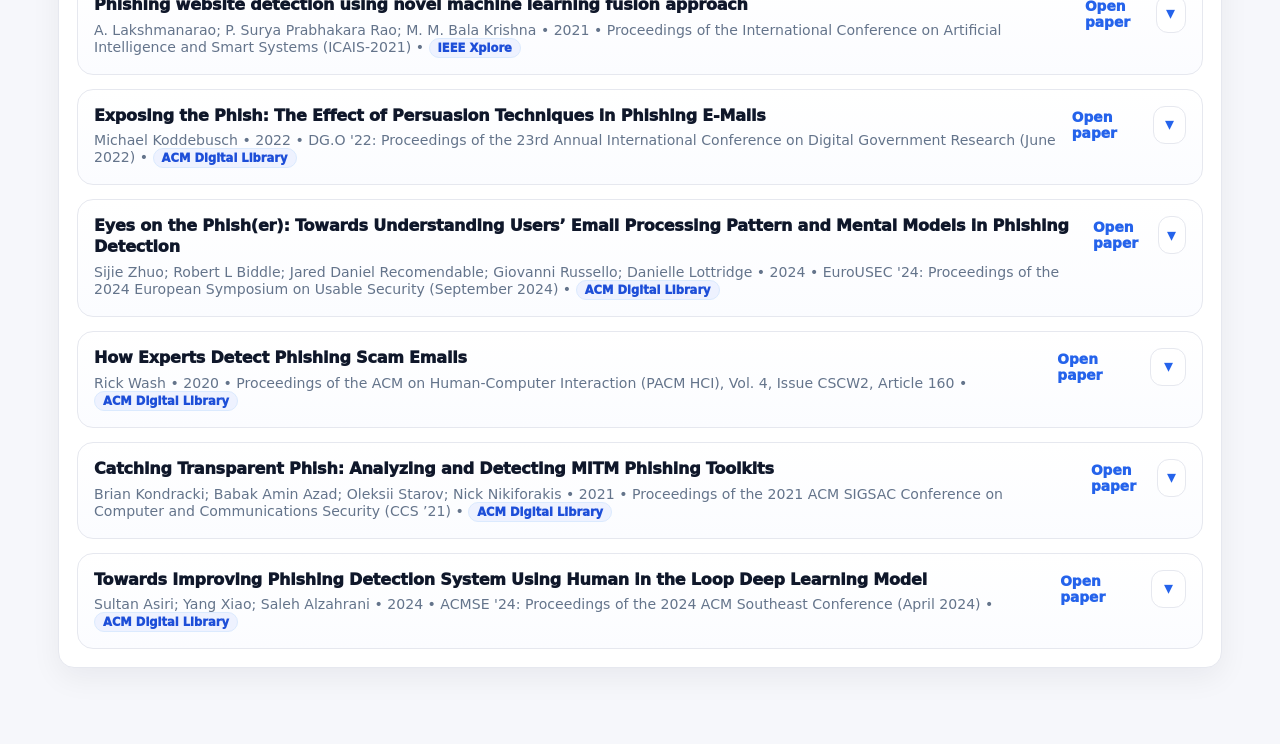
==== commit 07543bce: "styling updates" ====
--- a/review.html
+++ b/review.html
@@ -14,7 +14,7 @@
         <div class="brand-badge">SEC</div>
         <div class="brand-text">
           <div class="brand-title">Different Types of Phishing</div>
-          <div class="brand-subtitle">Page 1 • Scientific Literature Review</div>
+          <div class="brand-subtitle">Page 1  Scientific Literature Review</div>
         </div>
       </div>
 
@@ -56,9 +56,9 @@
       </div>
 
       <div class="freq-toolbar">
-        <button class="seg active" id="freqTop10">Top 10</button>
-        <button class="seg" id="freqBottom10">Bottom 10</button>
-        <button class="seg" id="freqAll">All</button>
+        <button class="seg active" id="freqTop10" type="button">Top 10</button>
+        <button class="seg" id="freqBottom10" type="button">Bottom 10</button>
+        <button class="seg" id="freqAll" type="button">All</button>
       </div>
 
       <div id="frequency"></div>
@@ -68,7 +68,7 @@
     <section class="panel">
       <div class="panel-head">
         <h2>Filters</h2>
-        <p class="muted">Use dropdowns to narrow results. Papers are collapsed by default.</p>
+        <p class="muted">Use dropdowns to narrow results</p>
       </div>
 
       <div class="filter-shell">
@@ -124,10 +124,10 @@
 
           <div class="drop-body">
             <div class="drop-actions">
-              <button id="selectTop10" class="btn">Select Top 10</button>
-              <button id="selectBottom10" class="btn btn-ghost">Select Bottom 10</button>
-              <button id="selectAllTopics" class="btn btn-ghost">Select All</button>
-              <button id="clearTopics" class="btn btn-ghost">Clear</button>
+              <button id="selectTop10" class="btn" type="button">Select Top 10</button>
+              <button id="selectBottom10" class="btn btn-ghost" type="button">Select Bottom 10</button>
+              <button id="selectAllTopics" class="btn btn-ghost" type="button">Select All</button>
+              <button id="clearTopics" class="btn btn-ghost" type="button">Clear</button>
             </div>
             <div id="filters" class="chip-row"></div>
           </div>
@@ -139,7 +139,7 @@
       <div class="panel-head split">
         <div>
           <h2>Paper-by-Paper Definitions (Exact Quotes)</h2>
-          <p class="muted">Click a paper to expand definitions. Collapsed by default.</p>
+          <p class="muted">Click the down-arrow on the right side of a paper to expand its definitions.</p>
         </div>
         <div class="panel-tools">
           <span class="stat-pill" id="shownCount">0 shown</span>
@@ -149,9 +149,11 @@
     </section>
   </main>
 
-  <button id="scrollFab" class="scroll-fab" aria-label="Scroll">
-    <span id="scrollFabIcon">↓</span>
-  </button>
+  <!-- ✅ SAME page arrows as internet page -->
+  <div class="pageNav" aria-hidden="false">
+    <button id="scrollUpBtn" class="pageNav__btn" title="Scroll to top" aria-label="Scroll to top">⌃</button>
+    <button id="scrollDownBtn" class="pageNav__btn" title="Scroll to bottom" aria-label="Scroll to bottom">⌄</button>
+  </div>
 
   <!-- ✅ Literature scripts ONLY -->
   <script src="data.js"></script>
--- a/styles.css
+++ b/styles.css
@@ -48,6 +48,7 @@
   border-radius:12px;
   background:linear-gradient(180deg,#2563eb,#1d4ed8);
   color:#fff; font-weight:900; letter-spacing:.5px;
+  box-shadow:0 10px 22px rgba(37,99,235,.18);
 }
 .brand-title{font-weight:900; font-size:.95rem;}
 .brand-subtitle{font-size:.82rem; color:var(--muted);}
@@ -63,6 +64,14 @@
   font-weight:850;
   font-size:.85rem;
   color:var(--muted);
+  text-decoration:none;
+  transition: all .15s ease;
+}
+.tab:hover{
+  background:#f5f8ff;
+  color:var(--accent);
+  border-color:var(--chipBorder);
+  box-shadow:var(--shadow);
 }
 .tab.active{
   color:var(--accent);
@@ -132,7 +141,7 @@
 .table tr:last-child td{border-bottom:none;}
 
 /* Frequency */
-.freq-toolbar{display:flex; gap:10px; margin:10px 0 6px;}
+.freq-toolbar{display:flex; gap:10px; margin:10px 0 6px; flex-wrap:wrap;}
 .seg{
   border:1px solid var(--border);
   background:#fff;
@@ -142,6 +151,12 @@
   font-weight:900;
   font-size:.85rem;
   color:var(--muted);
+  transition: all .15s ease;
+}
+.seg:hover{
+  background:#f5f8ff;
+  color:var(--accent);
+  border-color:var(--chipBorder);
 }
 .seg.active{
   color:var(--accent);
@@ -161,8 +176,13 @@
   background:var(--track);
   border-radius:999px;
   overflow:hidden;
-}
-.bar-fill{height:14px; background:var(--accent); border-radius:999px;}
+  border:1px solid rgba(219,234,254,.9);
+}
+.bar-fill{
+  height:14px;
+  background:linear-gradient(90deg,#2563eb,#1d4ed8);
+  border-radius:999px;
+}
 
 /* Inputs */
 .input{
@@ -267,8 +287,9 @@
   font-weight:950;
   font-size:.84rem;
   color:var(--accent);
-}
-.btn:hover{background:#f5f8ff;}
+  transition: all .15s ease;
+}
+.btn:hover{background:#f5f8ff; box-shadow:0 6px 18px rgba(15,23,42,.05);}
 .btn-ghost{color:var(--muted); border-color:var(--border);}
 
 /* Paper cards (collapsed by default) */
@@ -336,7 +357,7 @@
 }
 .topic-name{font-weight:950; color:var(--accent); margin-bottom:6px;}
 .topic-count{font-size:.75rem; color:var(--muted); margin-bottom:6px;}
-.topic-quote{font-size:.88rem; line-height:1.55;}
+.topic-quote{font-size:.88rem; line-height:1.55; overflow-wrap:anywhere;}
 .topic-quote.missing{color:var(--missing); font-style:italic;}
 .topic-quote.mentioned{color:#0f172a; opacity:.7; font-style:italic;}
 .topic-src{font-size:.78rem; color:var(--muted); margin-top:6px;}
@@ -345,31 +366,58 @@
 .page{display:none;}
 .page.active{display:block;}
 
-/* Scroll FAB */
-.scroll-fab{
+/* ✅ PAGE NAV ARROWS (same as internet page) */
+.pageNav{
   position:fixed;
   right:18px;
-  bottom:18px;
-  width:46px;
-  height:46px;
-  border-radius:16px;
-  border:1px solid var(--border);
-  background:#fff;
+  bottom:24px;
+  display:flex;
+  flex-direction:column;
+  gap:10px;
+  z-index:60;
+}
+
+.pageNav__btn{
+  width:42px;
+  height:42px;
+  border-radius:999px;
+  border:1px solid var(--border);
+  background:#fff;
+  font-size:1.05rem;
+  font-weight:950;
+  cursor:pointer;
+  color:var(--muted);
   box-shadow:var(--shadow2);
-  cursor:pointer;
+  transition:all .15s ease;
   display:grid;
   place-items:center;
-  font-size:1.2rem;
-  color:var(--accent);
-  opacity:0;
-  transform:translateY(10px);
-  transition: all .18s ease;
-}
-.scroll-fab.show{opacity:1; transform:translateY(0);}
-
+}
+
+.pageNav__btn:hover{
+  color:var(--accent);
+  border-color:var(--chipBorder);
+  box-shadow:0 0 0 4px rgba(37,99,235,.10);
+  background:#f5f8ff;
+}
+
+/* Responsive */
 @media (max-width: 980px){
   .topbar-inner{flex-direction:column; align-items:flex-start;}
   .tabs{width:100%;}
   .tab{flex:1;}
   .drop-grid{grid-template-columns:1fr;}
 }
+/* Numeric columns aligned + tabular figures */
+.table th.num,
+.table td.num{
+  text-align:right;
+  font-variant-numeric: tabular-nums;
+  font-feature-settings: "tnum";
+}
+
+/* Keep first column left-aligned */
+.table th:first-child,
+.table td:first-child{
+  text-align:left;
+}
+
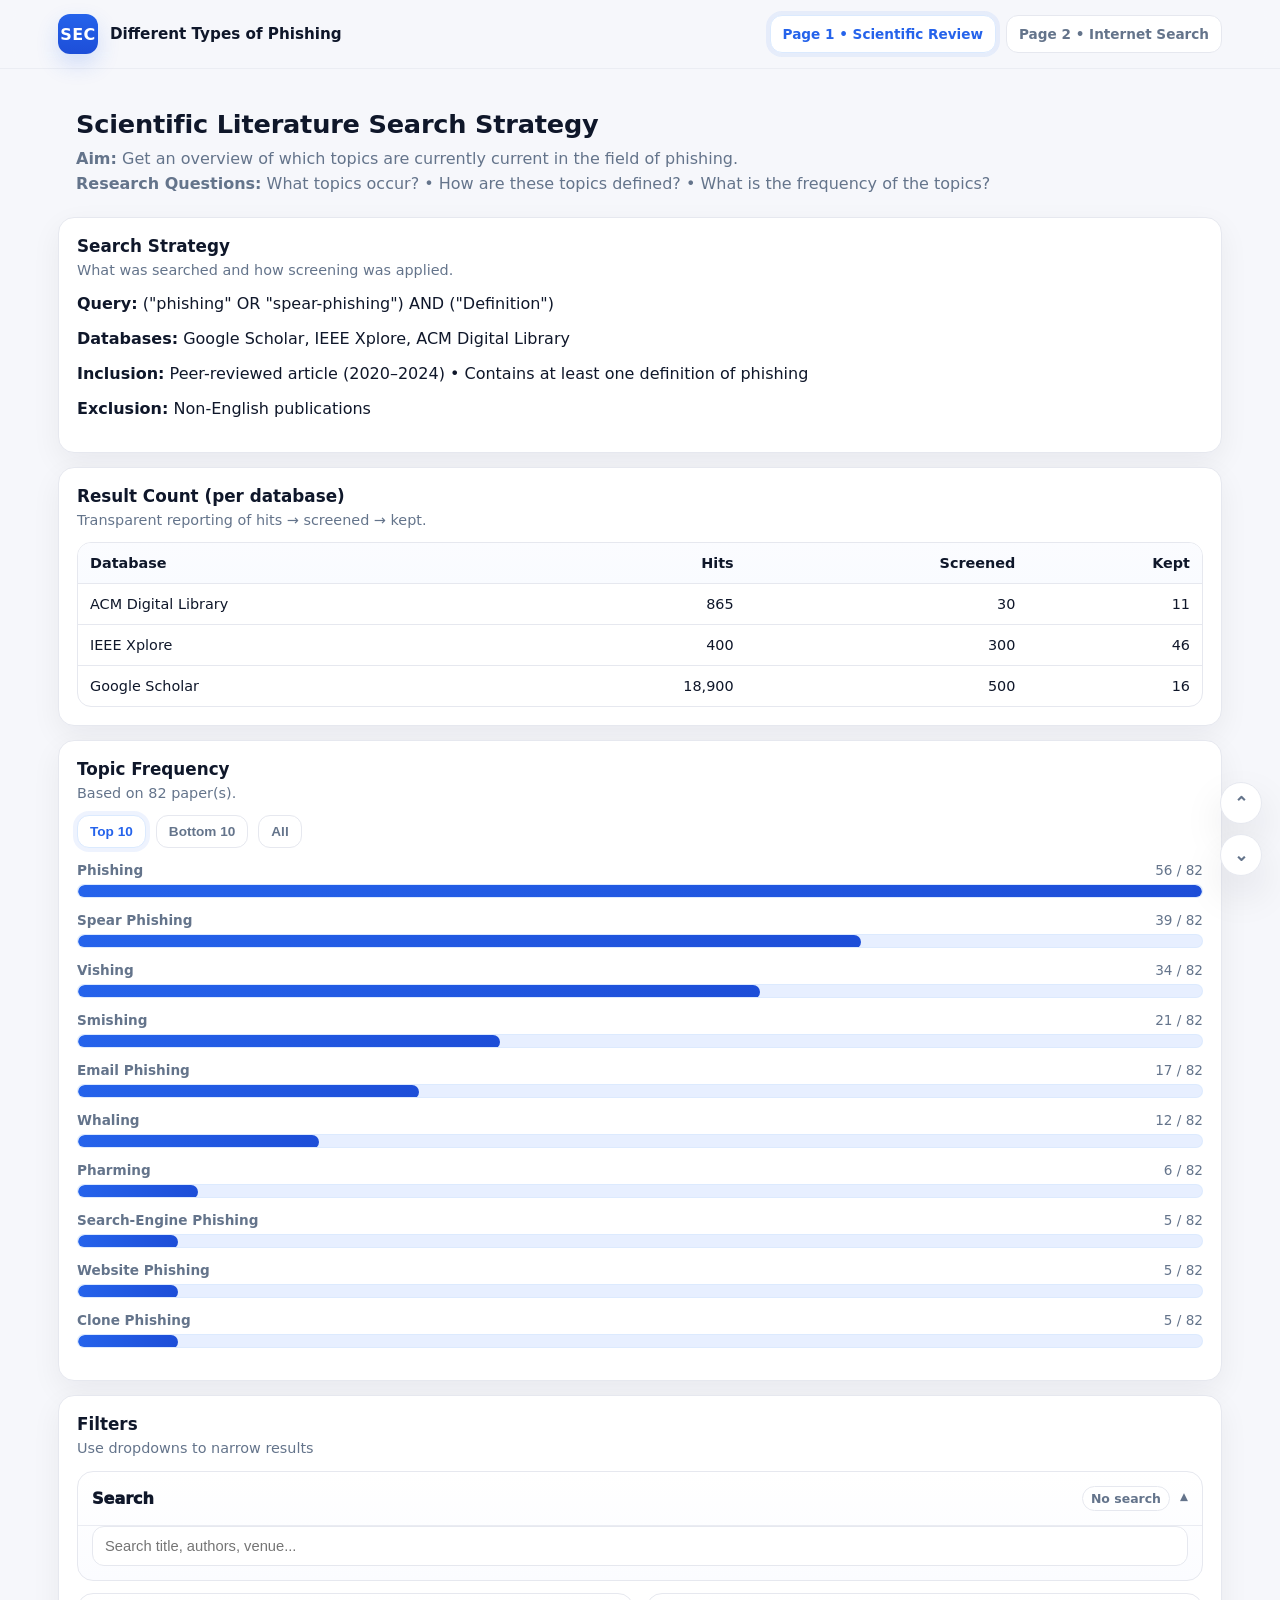
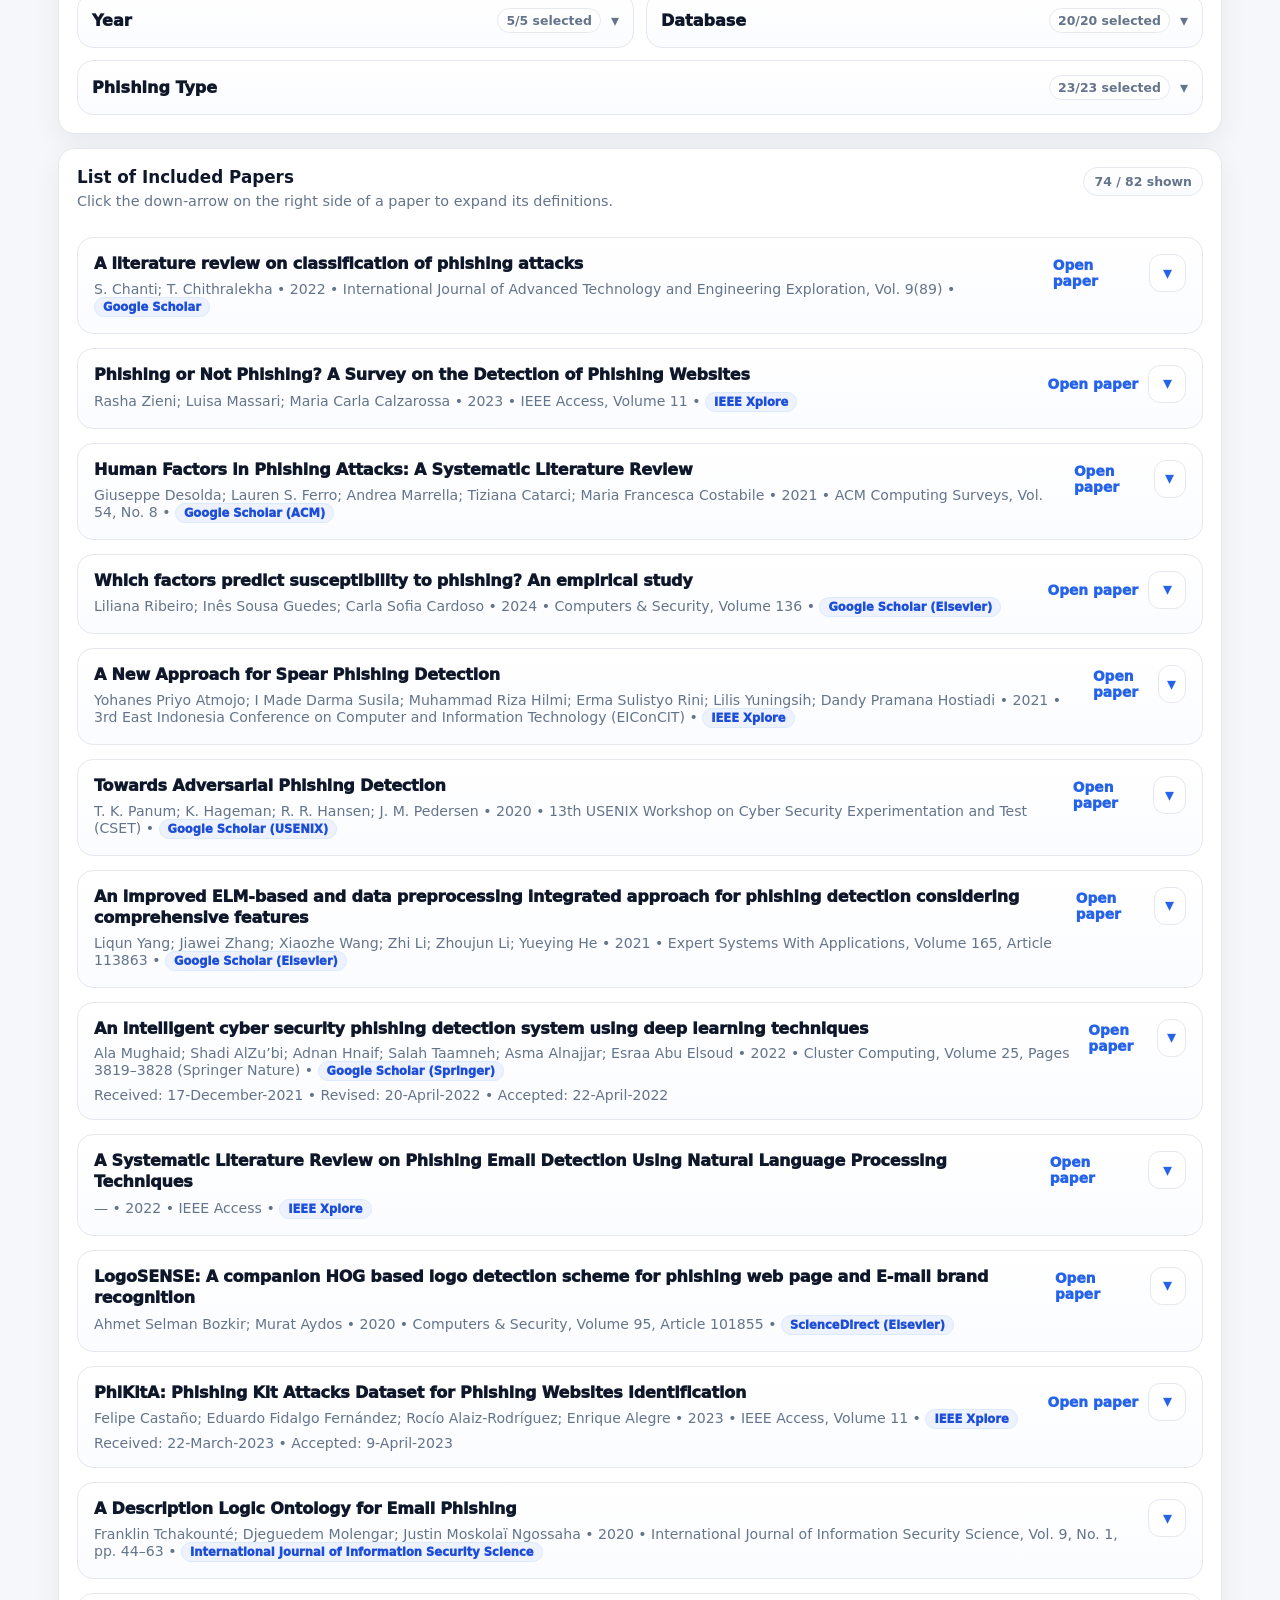
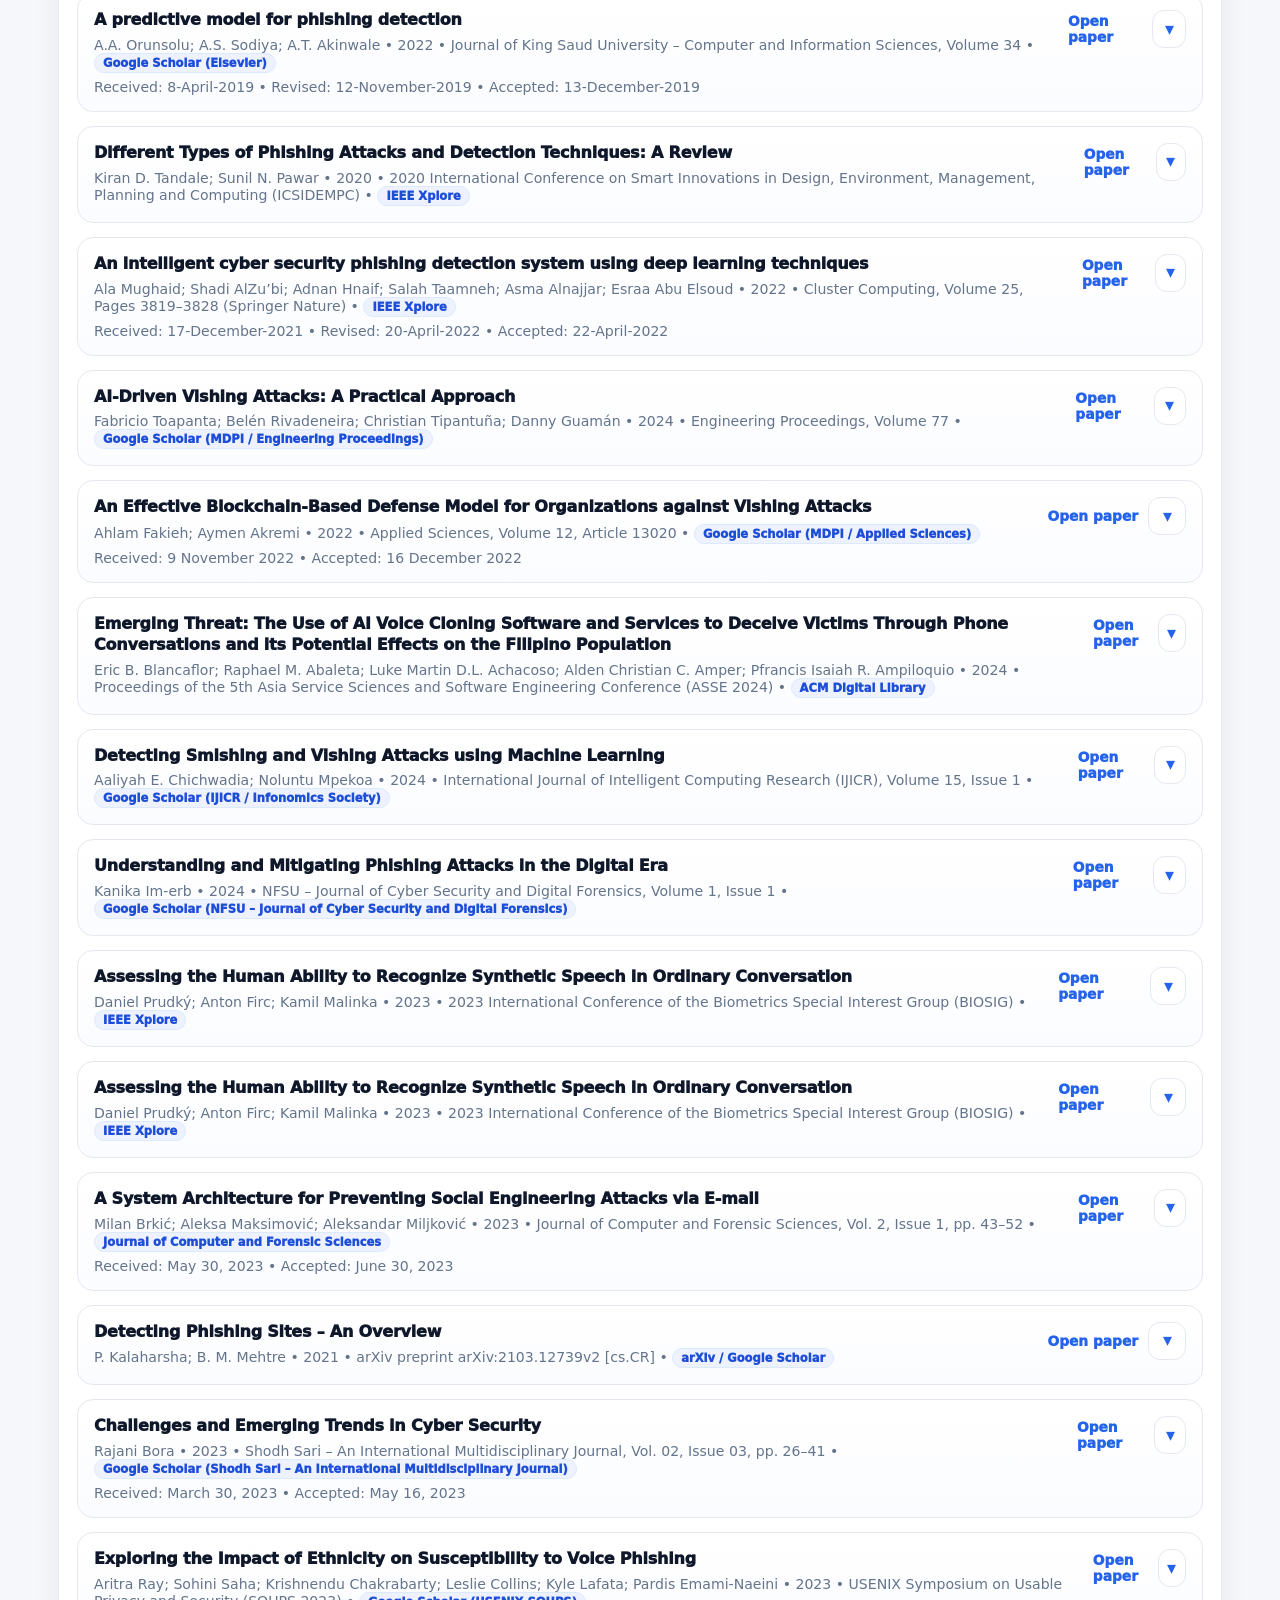
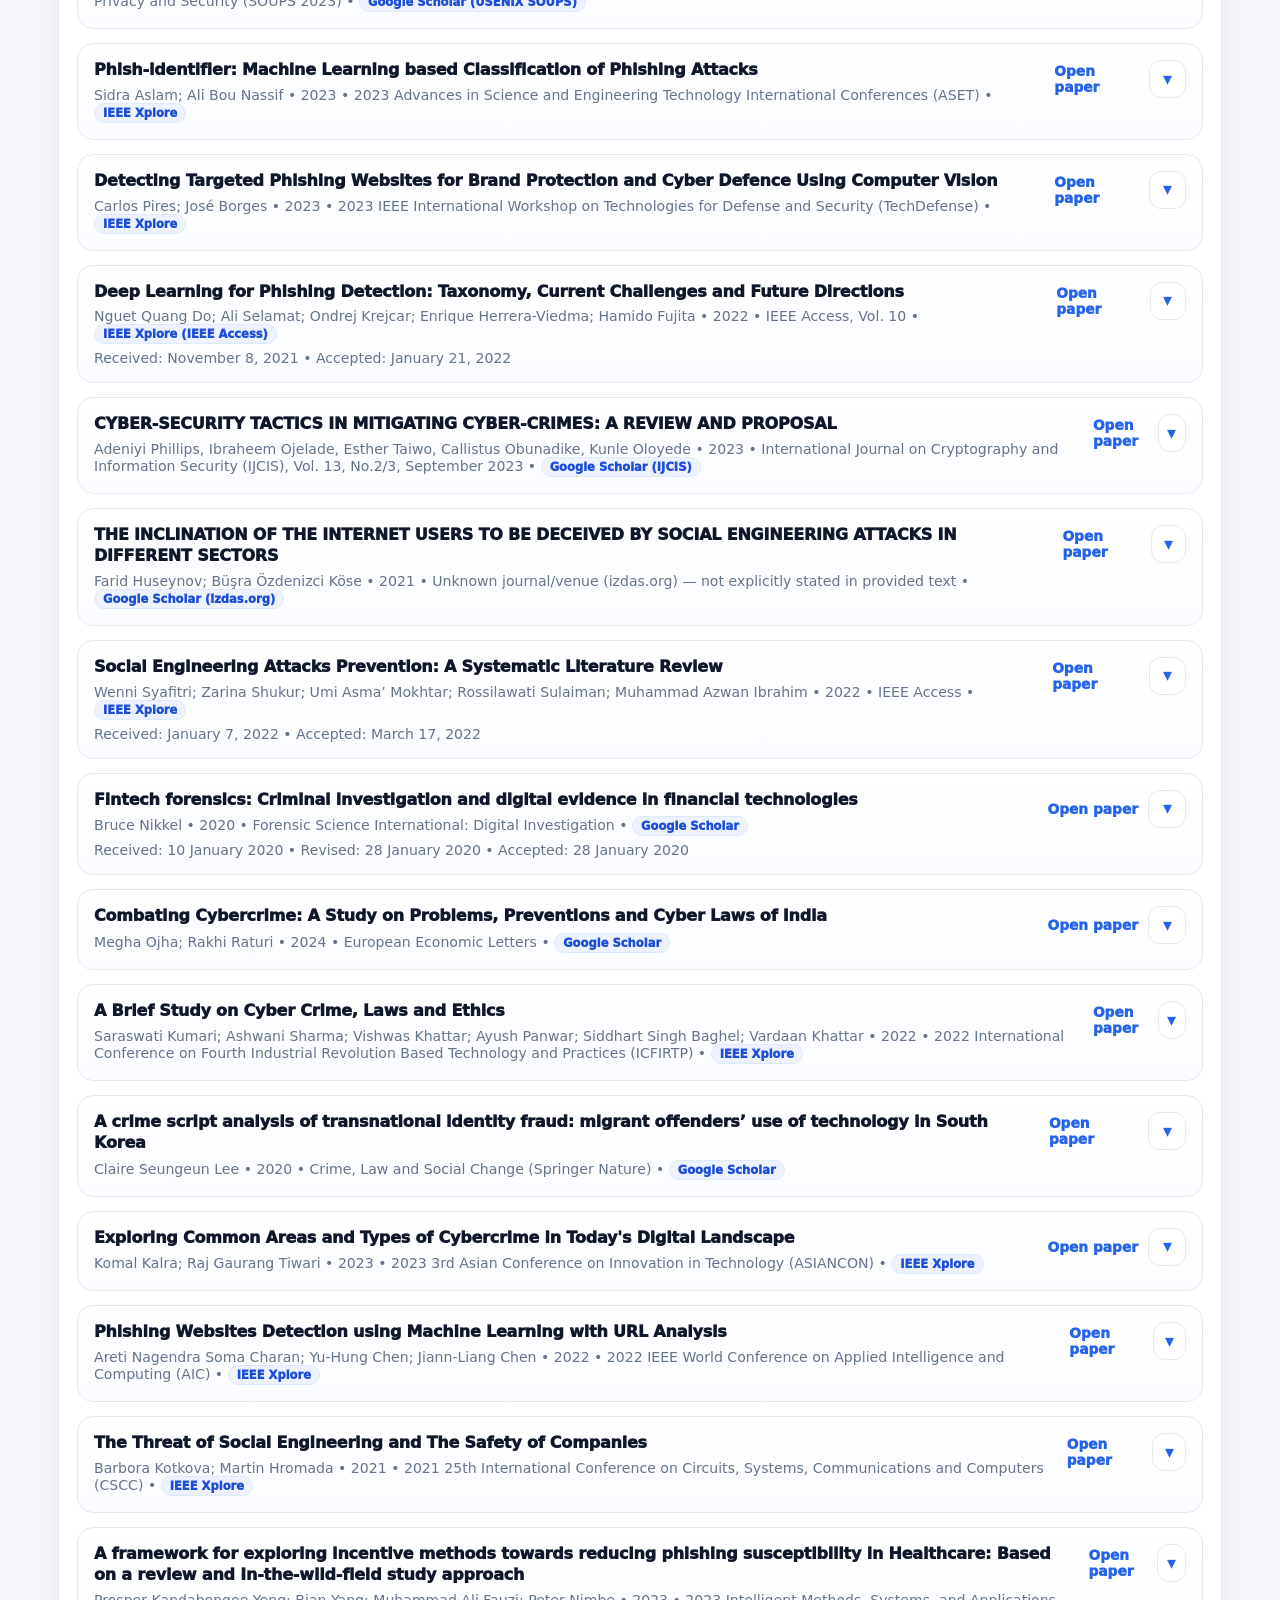
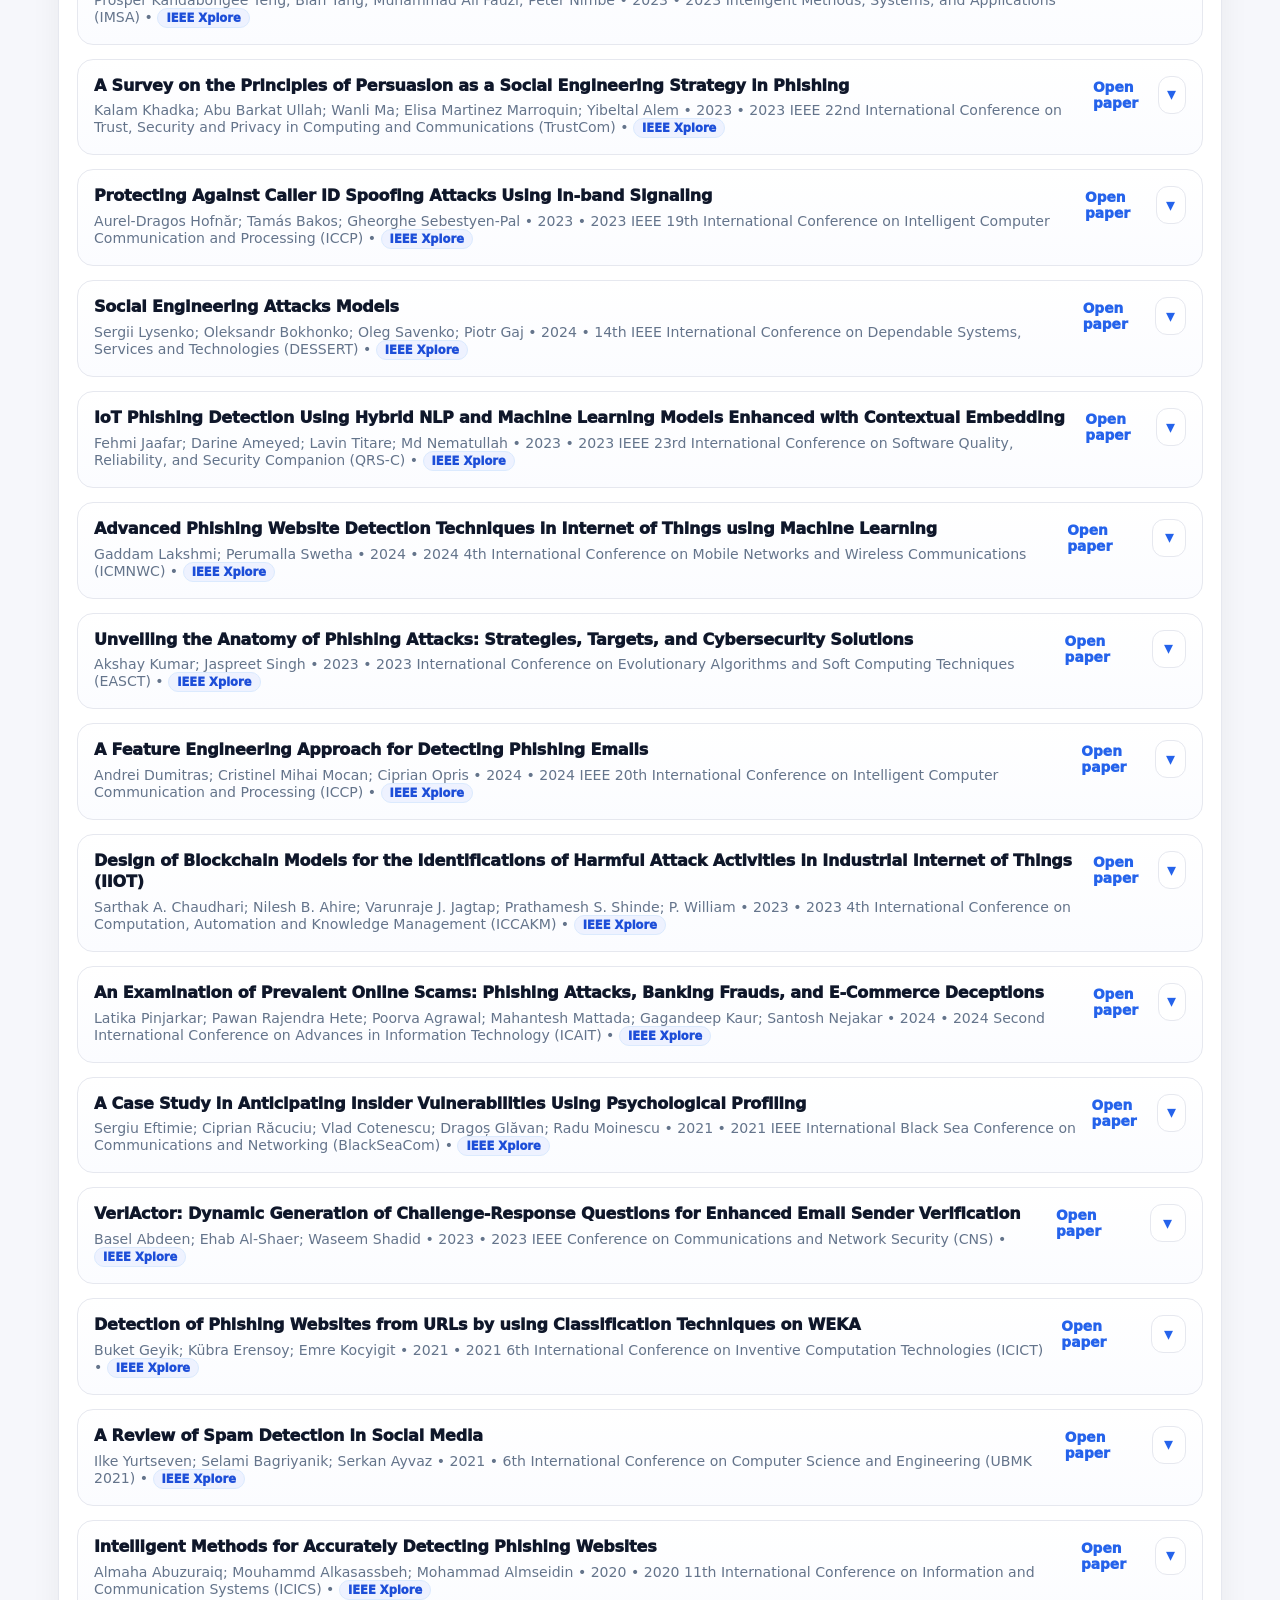
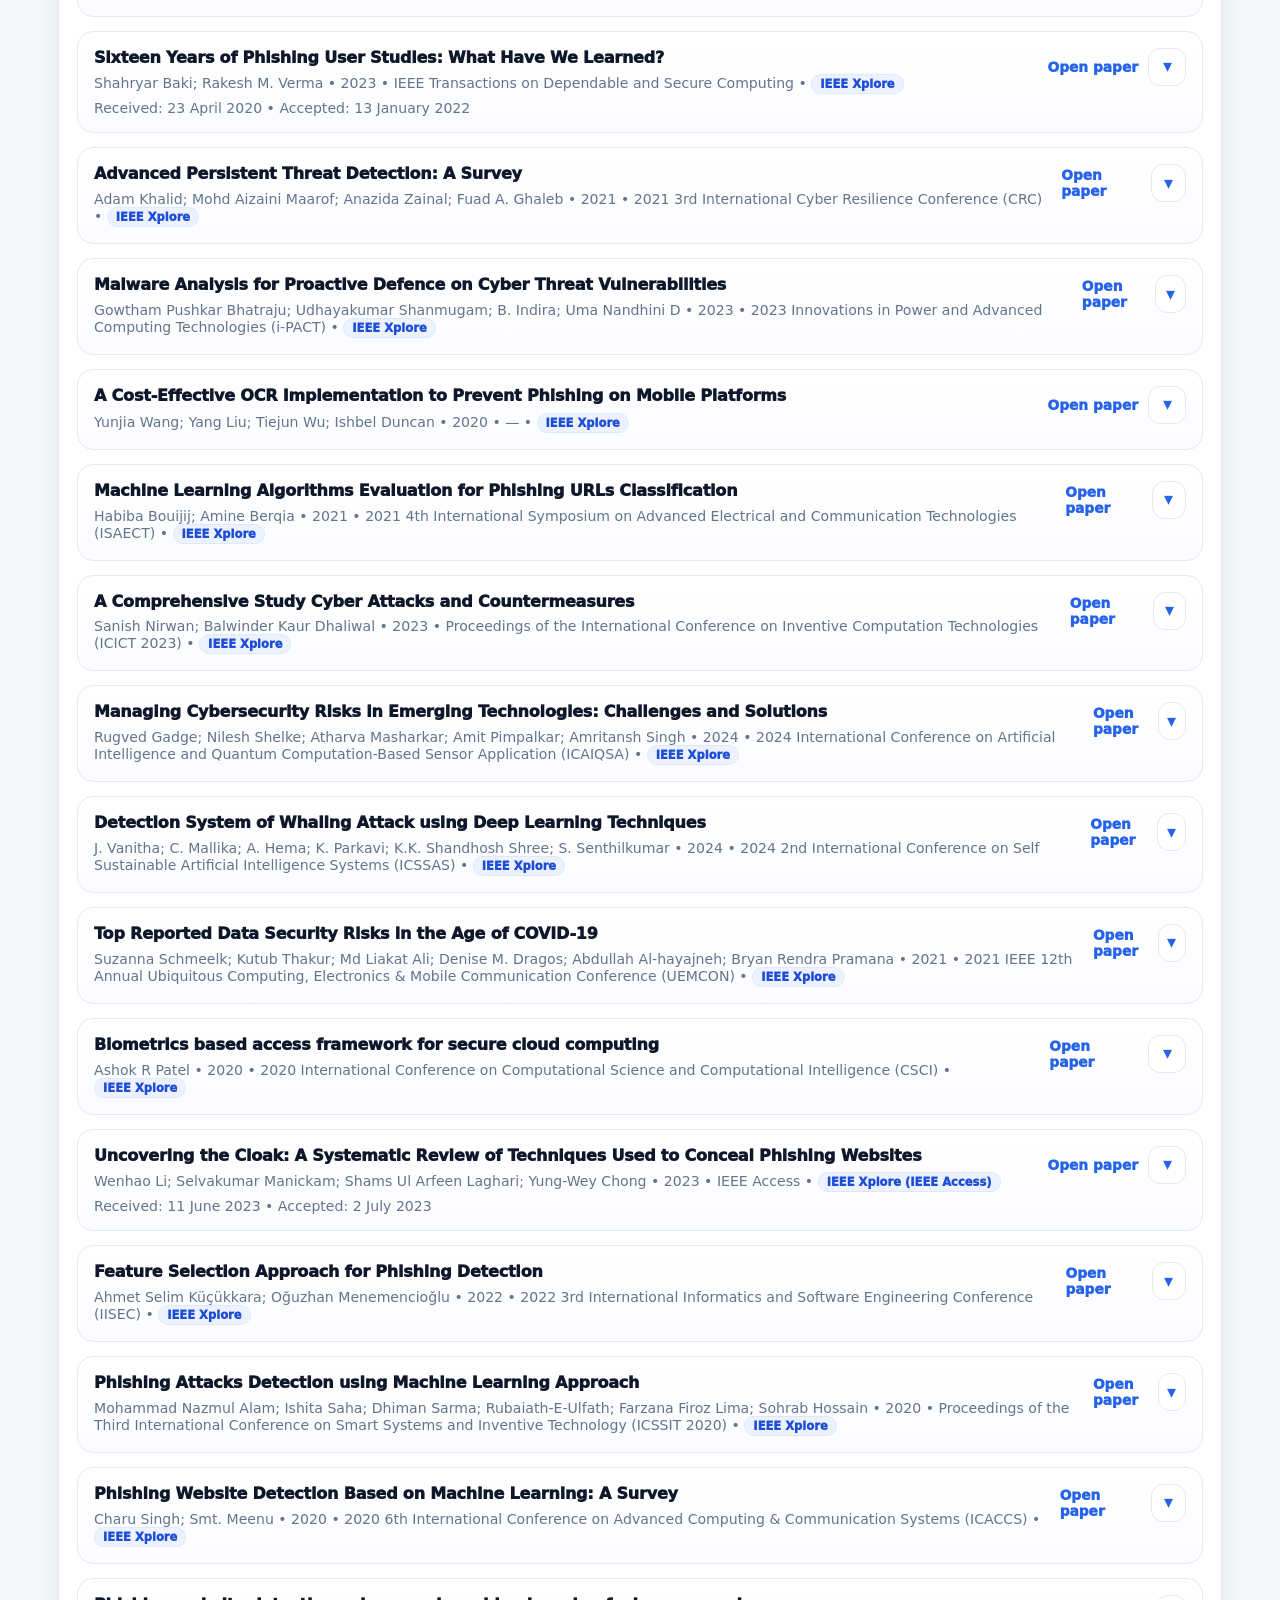
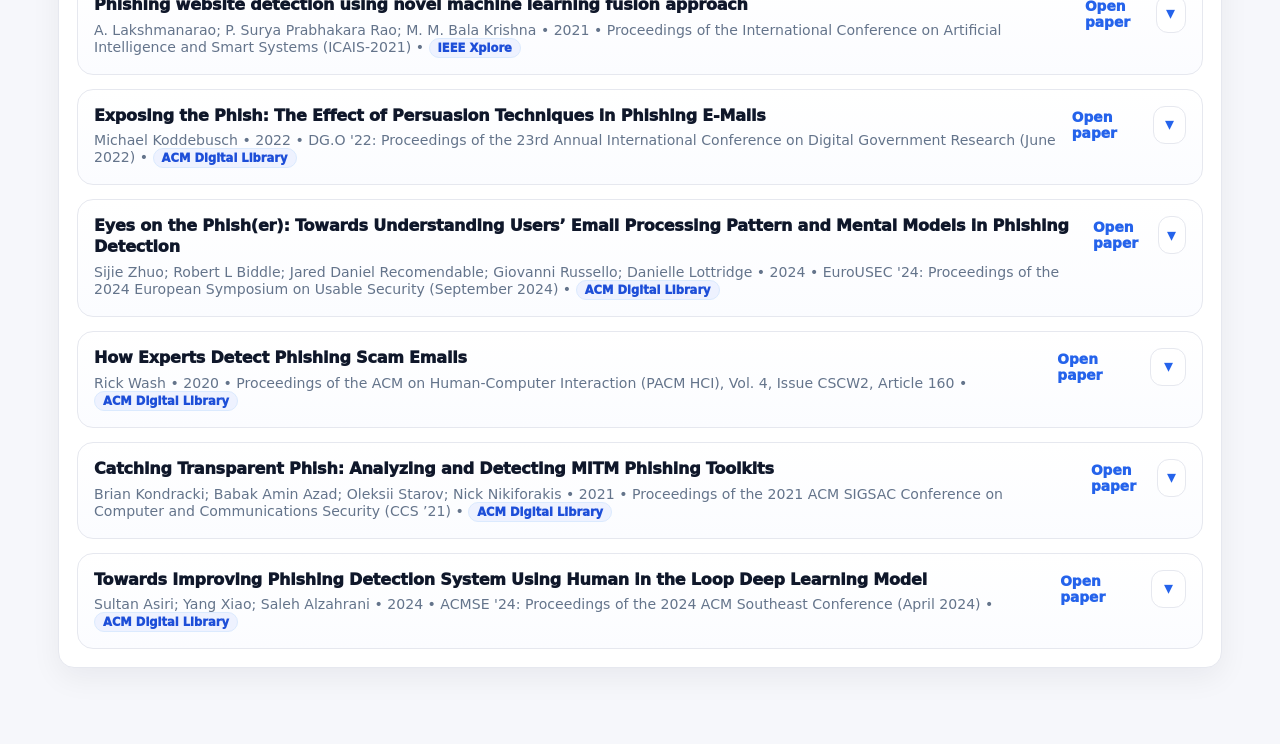
==== commit a925b3ef: "updated changes" ====
--- a/review.html
+++ b/review.html
@@ -14,7 +14,7 @@
         <div class="brand-badge">SEC</div>
         <div class="brand-text">
           <div class="brand-title">Different Types of Phishing</div>
-          <div class="brand-subtitle">Page 1  Scientific Literature Review</div>
+         
         </div>
       </div>
 
@@ -138,7 +138,7 @@
     <section class="panel">
       <div class="panel-head split">
         <div>
-          <h2>Paper-by-Paper Definitions (Exact Quotes)</h2>
+          <h2>List of Included Papers</h2>
           <p class="muted">Click the down-arrow on the right side of a paper to expand its definitions.</p>
         </div>
         <div class="panel-tools">
